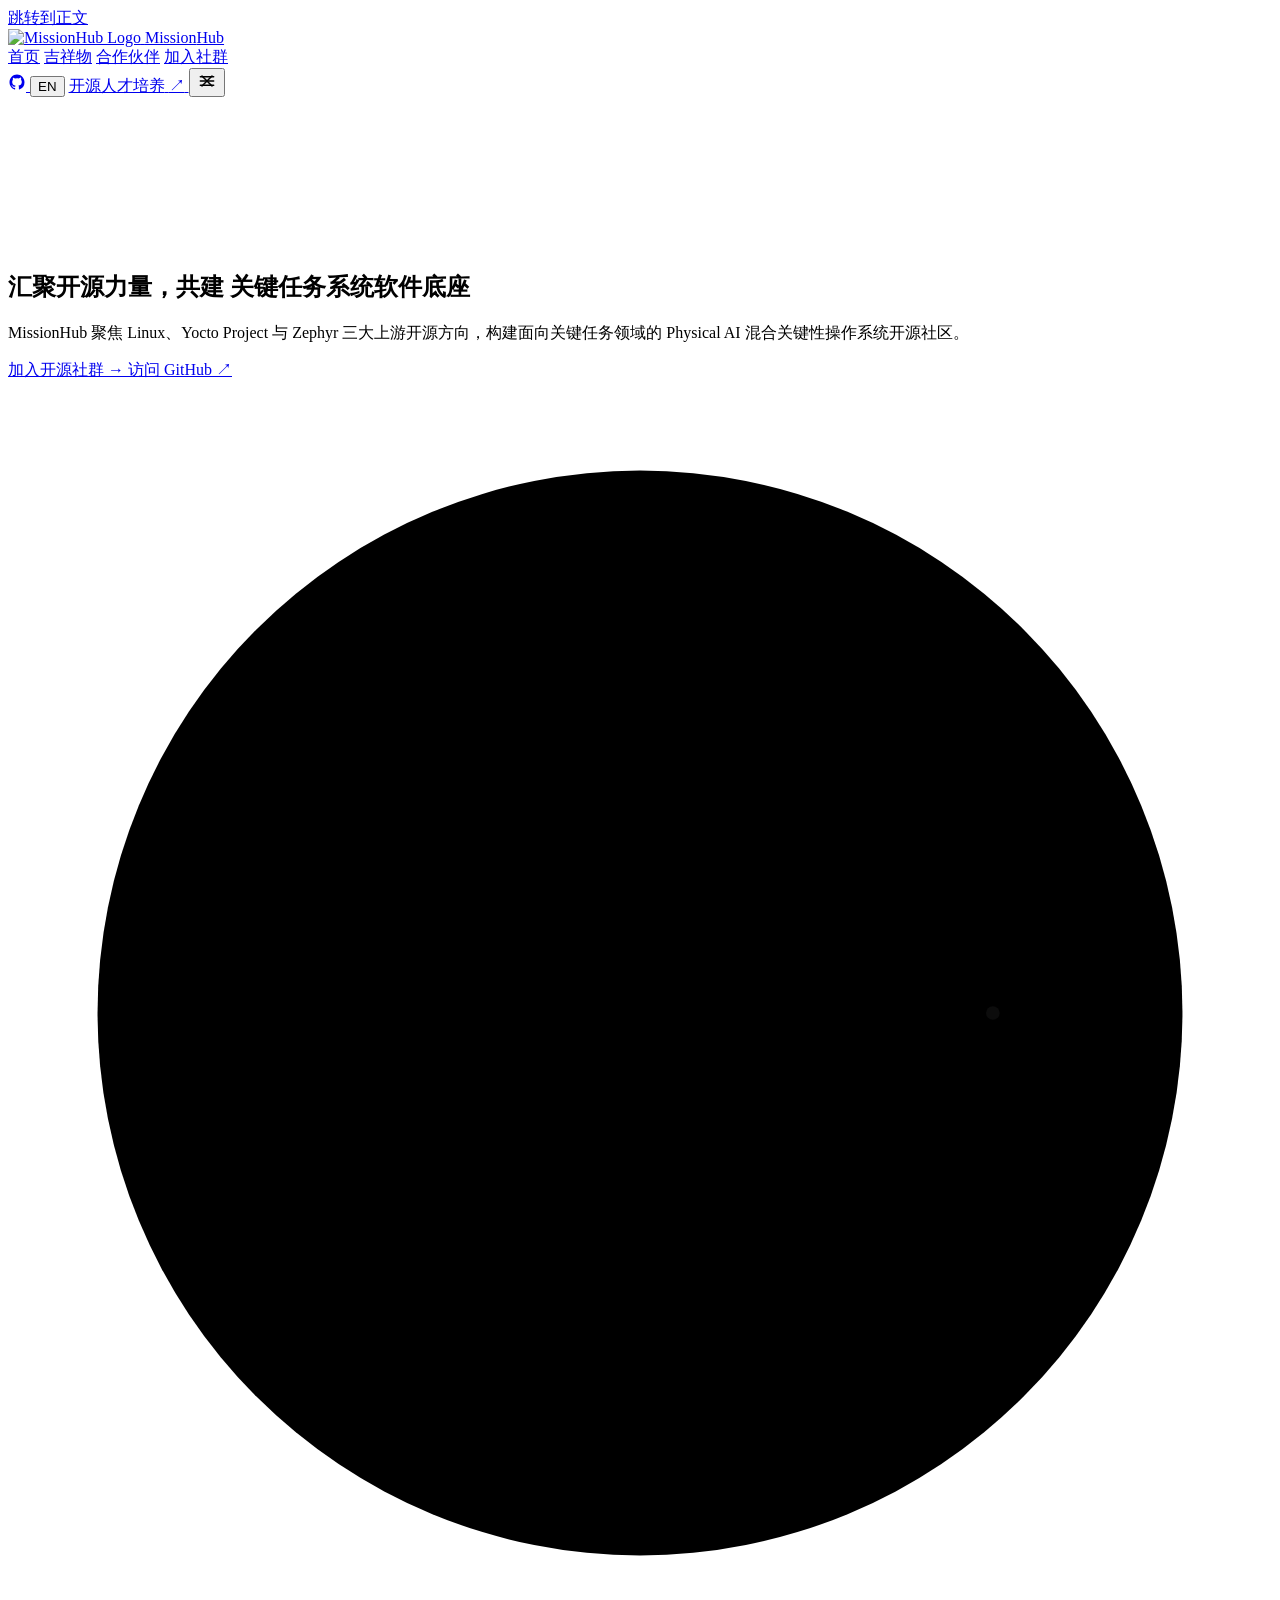
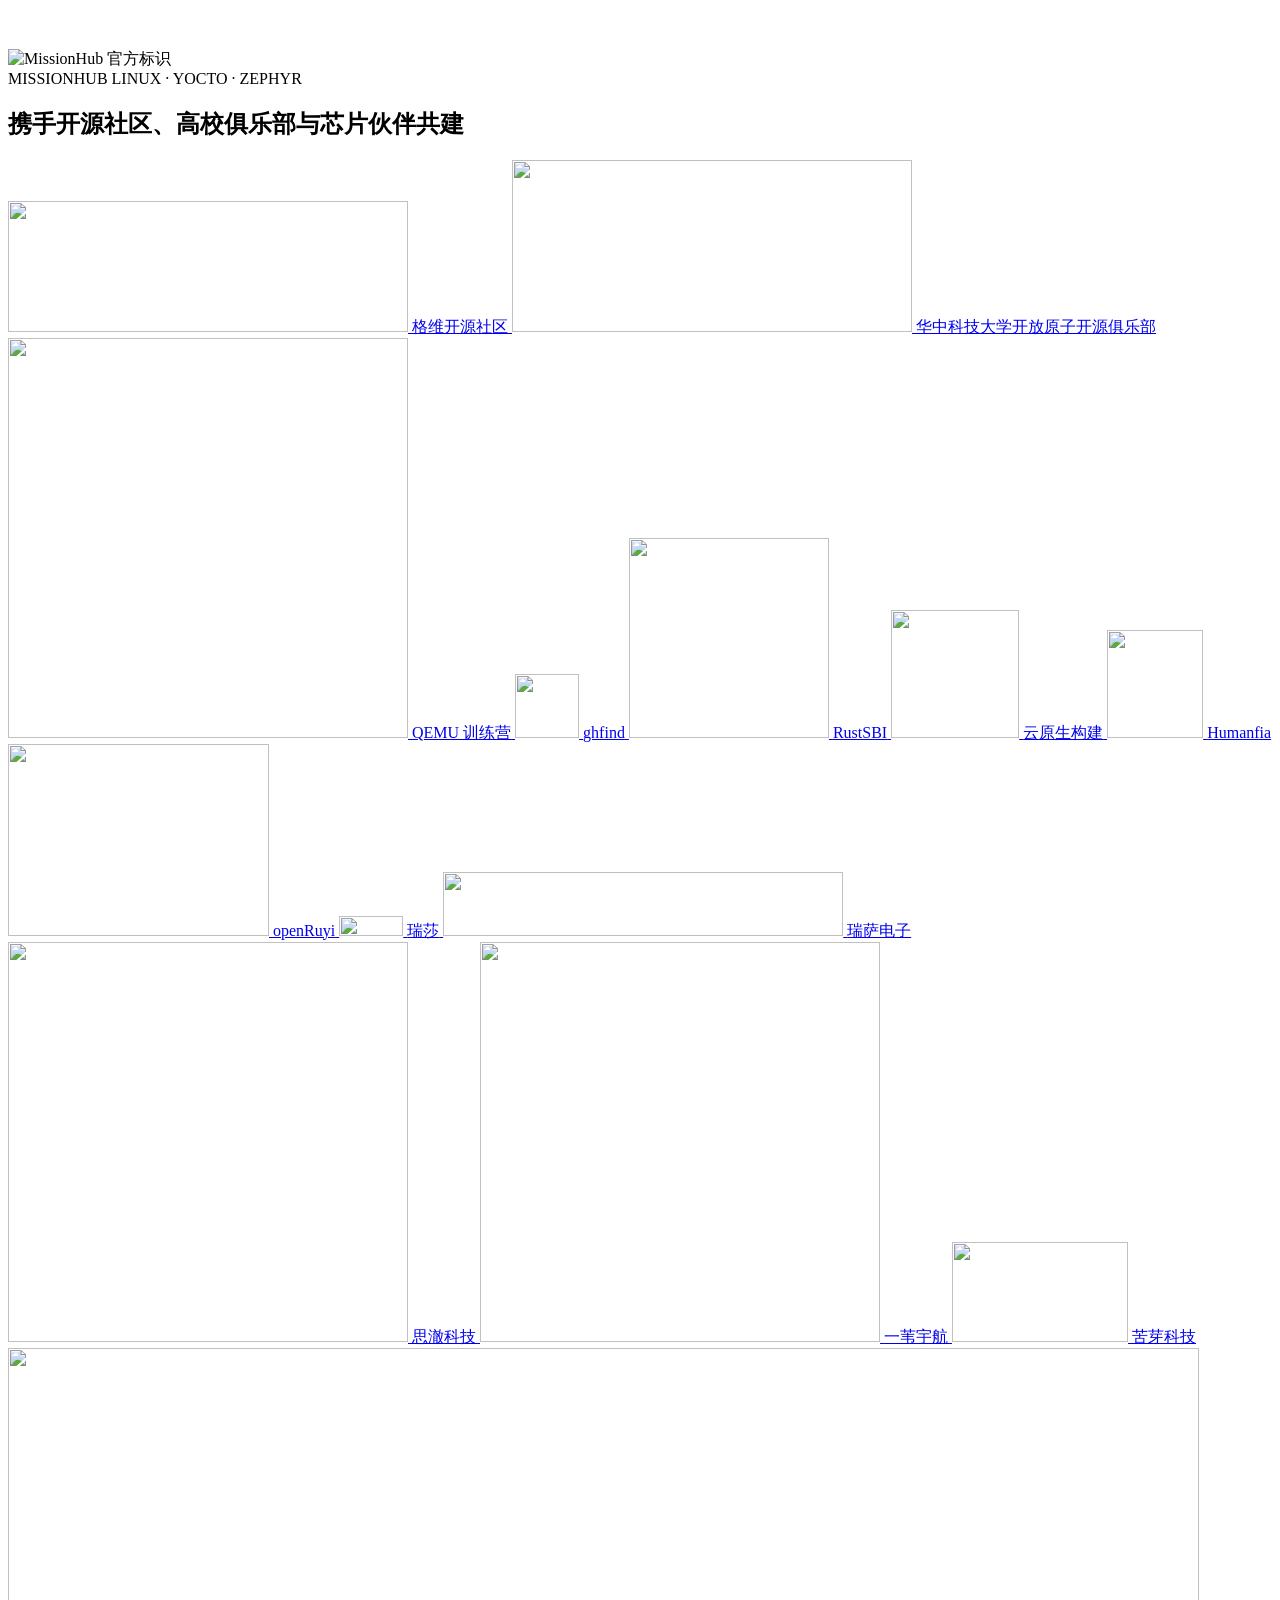
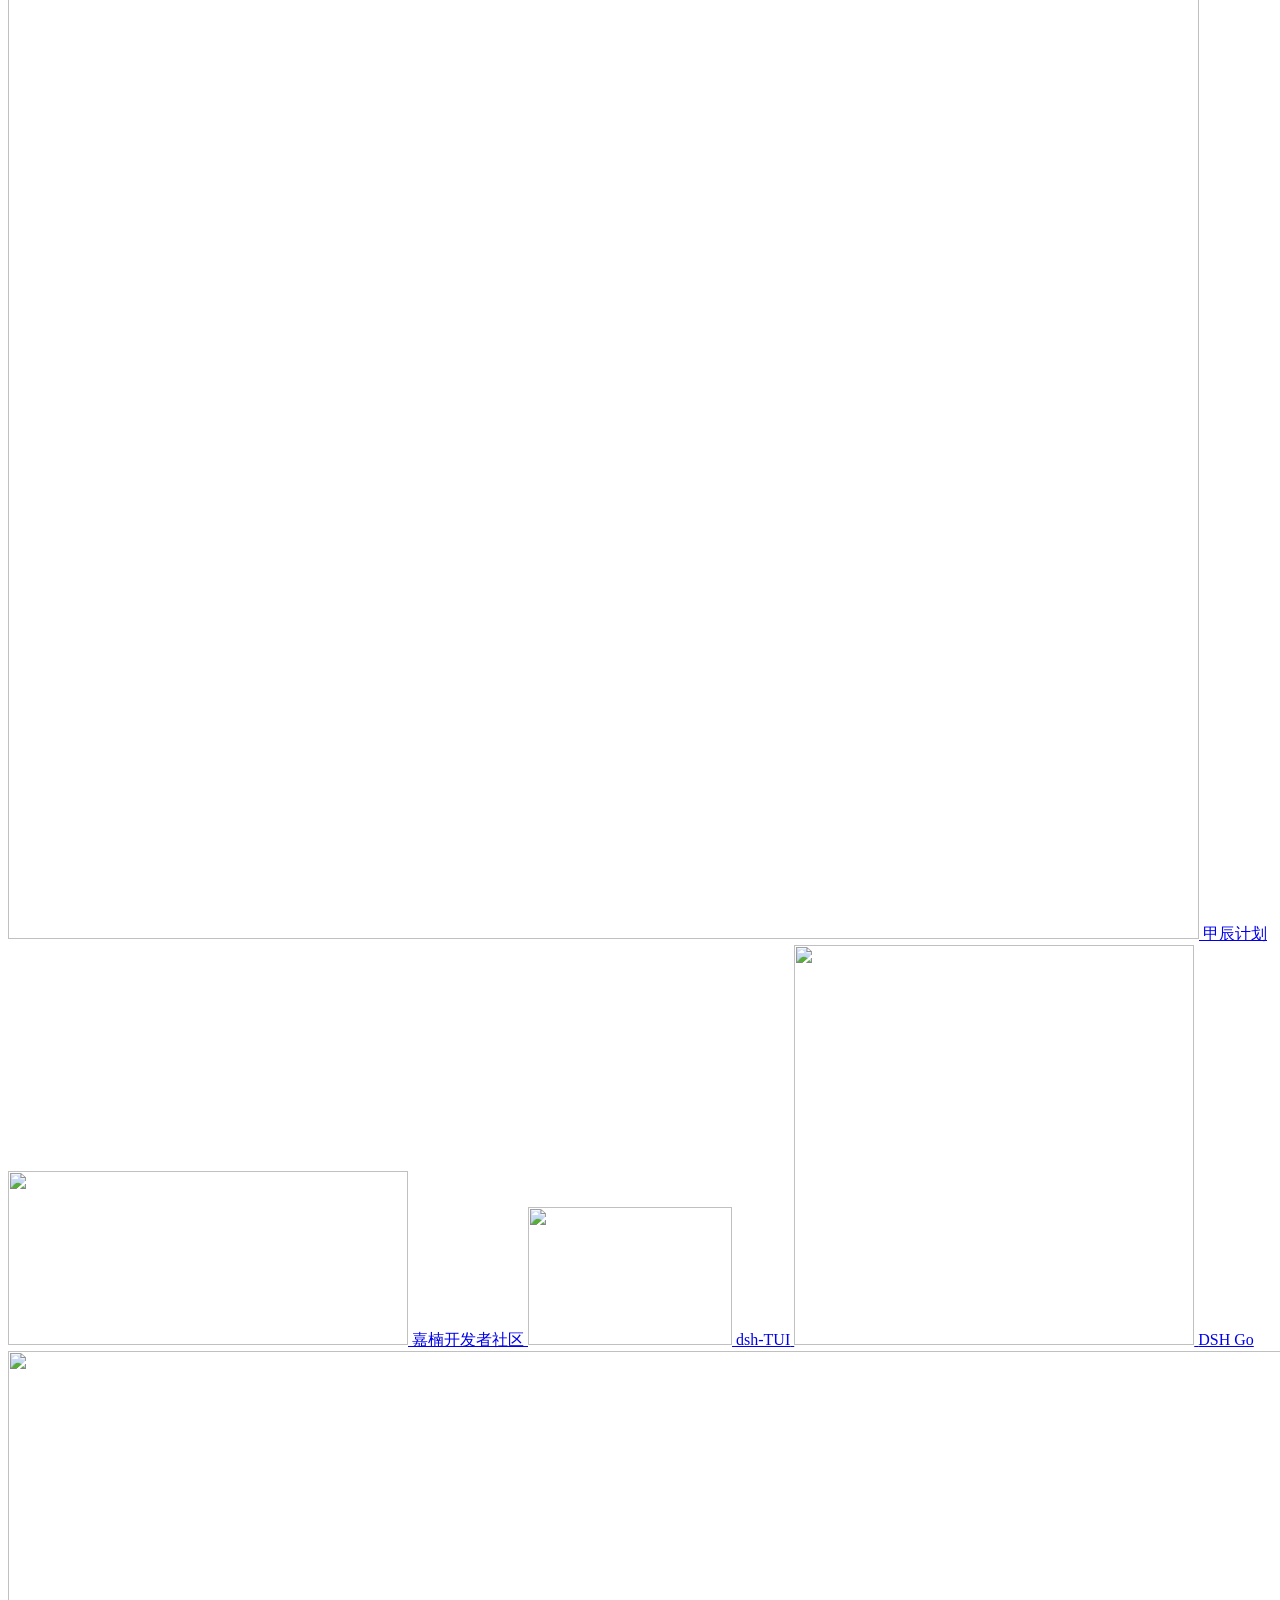
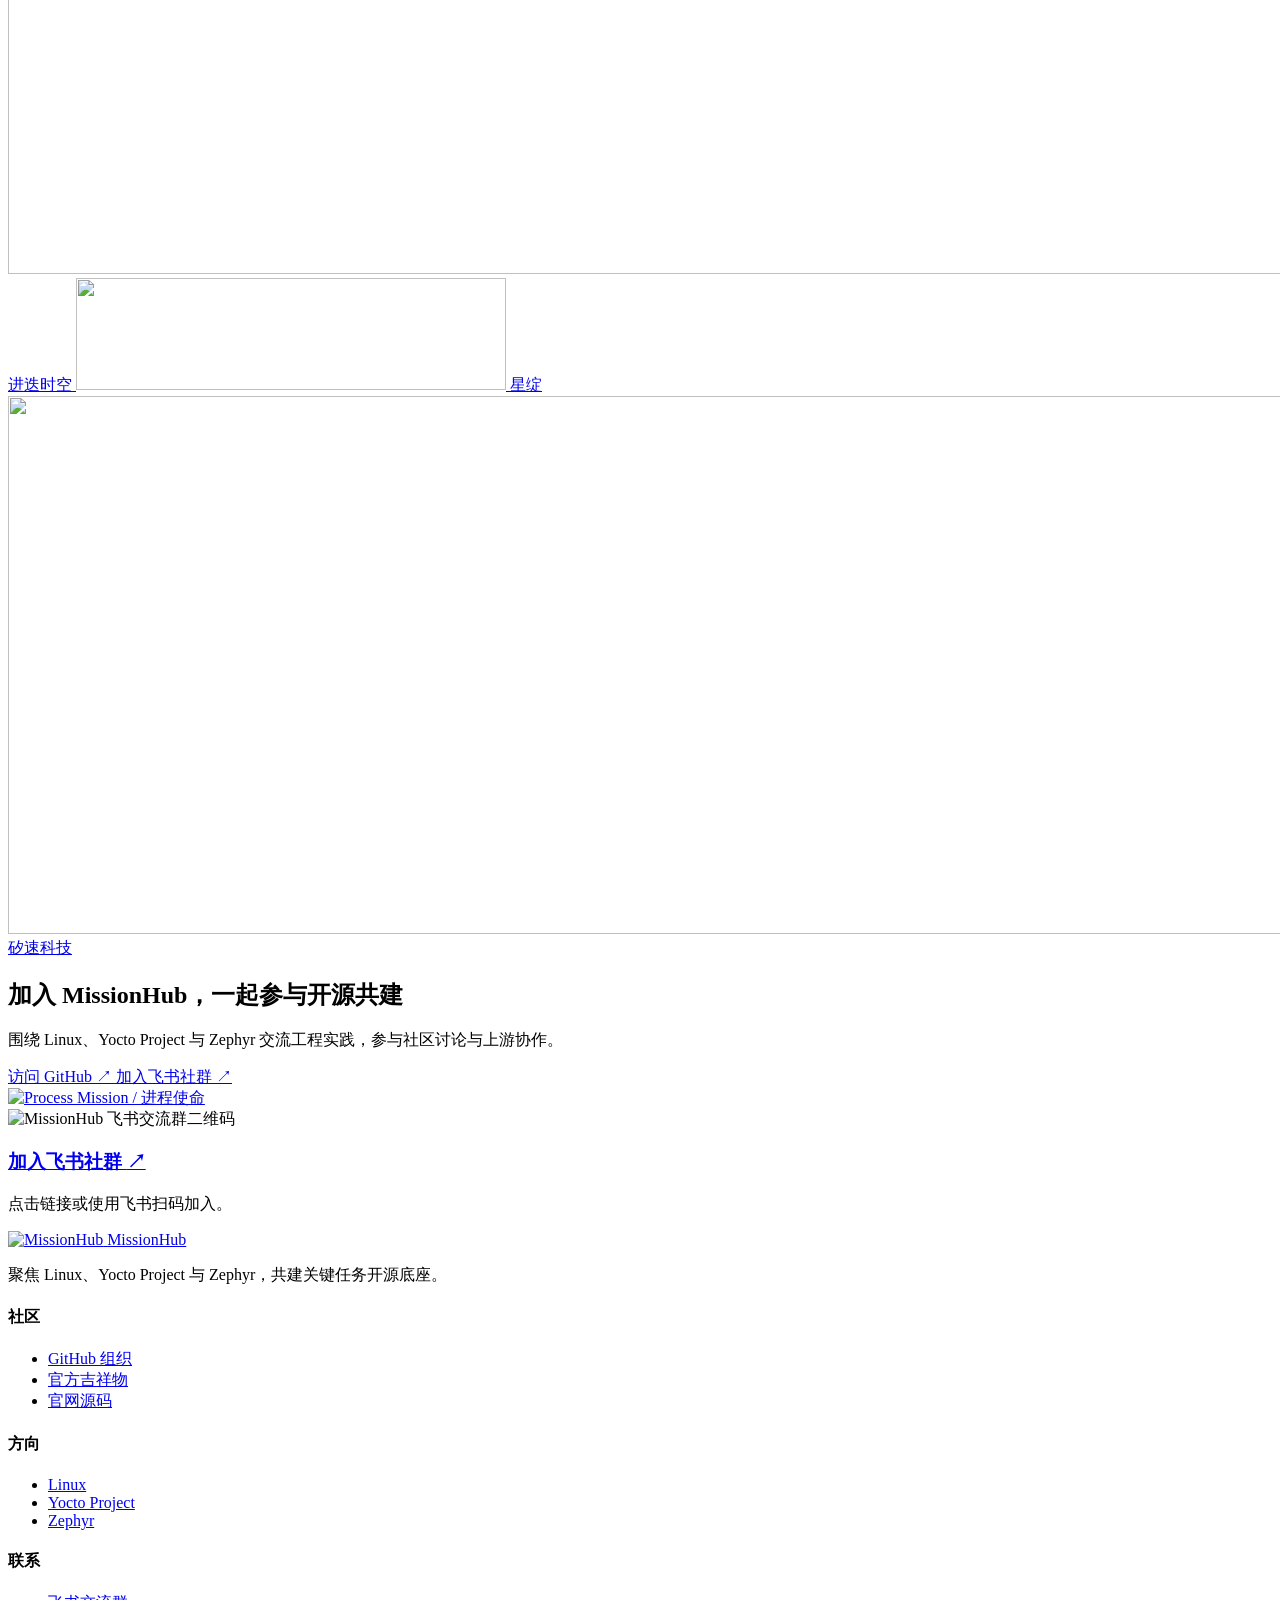
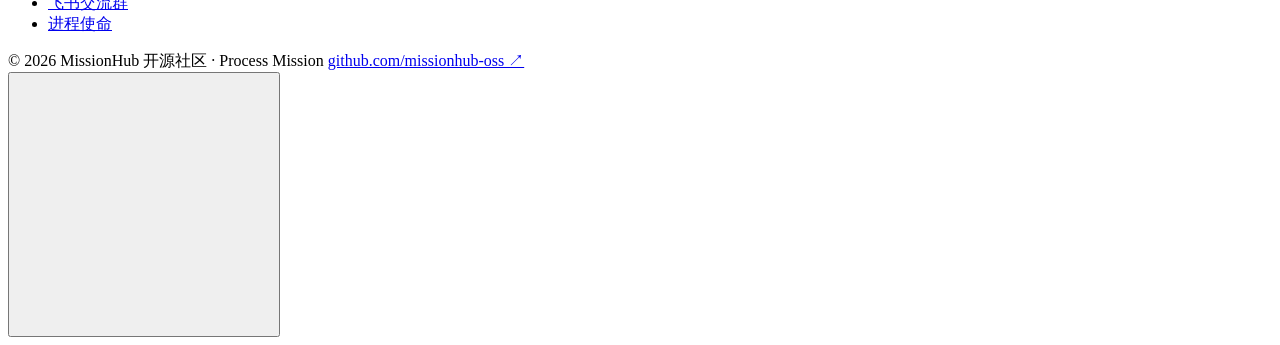
==== index.html @ 55589942 "pages: add MissionHub home page and dedicated mascot page Build the main portal page focused on Linu" ====
<!doctype html>
<html lang="zh-CN">
<head>
  <meta charset="utf-8">
  <meta name="viewport" content="width=device-width, initial-scale=1">
  <meta name="theme-color" content="#F6F6F4">
  <title>MissionHub 开源社区</title>
  <meta name="description" content="MissionHub 聚焦 Linux、Yocto Project 与 Zephyr 三大上游开源方向，构建面向关键任务领域的 Physical AI 混合关键性操作系统开源社区。">
  <meta property="og:title" content="MissionHub 开源社区">
  <meta property="og:description" content="MissionHub 聚焦 Linux、Yocto Project 与 Zephyr 三大上游开源方向，构建面向关键任务领域的 Physical AI 混合关键性操作系统开源社区。">
  <meta property="og:type" content="website">
  <meta property="og:image" content="./assets/missionhub-logo-web.png">
  <link rel="icon" href="./assets/favicon.png" type="image/png">
  <link rel="stylesheet" href="./styles/tokens.css">
  <link rel="stylesheet" href="./styles/main.css">
</head>
<body id="top" data-page="home">
  <a class="skip-link" href="#main" data-i18n="skip">跳转到正文</a>

  <header class="site-header">
    <div class="shell header-inner">
      <a class="brand" href="./" aria-label="MissionHub 开源社区首页" data-i18n-aria-label="nav.homeAria">
        <img class="brand-logo" src="./assets/missionhub-logo-web.png" width="44" height="44" alt="MissionHub Logo">
        <span class="brand-name">Mission<span>Hub</span></span>
      </a>

      <nav class="main-nav" id="main-nav" aria-label="主导航" data-i18n-aria-label="nav.aria">
        <a href="./" aria-current="page" data-i18n="nav.home">首页</a>
        <a href="./mascot/" data-i18n="nav.mascot">吉祥物</a>
        <a href="#partners" data-i18n="nav.partners">合作伙伴</a>
        <a href="#join" data-i18n="nav.join">加入社群</a>
      </nav>

      <div class="header-actions">
        <a class="icon-btn" href="https://github.com/missionhub-oss" target="_blank" rel="noopener noreferrer" aria-label="MissionHub GitHub">
          <svg width="18" height="18" viewBox="0 0 24 24" fill="currentColor" aria-hidden="true">
            <path d="M12 2C6.48 2 2 6.58 2 12.26c0 4.54 2.87 8.39 6.84 9.75.5.09.68-.22.68-.49 0-.24-.01-.88-.01-1.72-2.78.62-3.37-1.37-3.37-1.37-.45-1.18-1.11-1.49-1.11-1.49-.91-.64.07-.63.07-.63 1 .07 1.53 1.06 1.53 1.06.89 1.57 2.34 1.12 2.91.85.09-.66.35-1.12.63-1.38-2.22-.26-4.56-1.14-4.56-5.08 0-1.12.39-2.04 1.03-2.76-.1-.26-.45-1.3.1-2.71 0 0 .84-.28 2.75 1.05A9.35 9.35 0 0 1 12 6.84c.85 0 1.71.12 2.51.35 1.91-1.33 2.75-1.05 2.75-1.05.55 1.41.2 2.45.1 2.71.64.72 1.03 1.64 1.03 2.76 0 3.95-2.34 4.82-4.57 5.07.36.32.68.94.68 1.9 0 1.37-.01 2.48-.01 2.82 0 .27.18.59.69.49A10.27 10.27 0 0 0 22 12.26C22 6.58 17.52 2 12 2Z"/>
          </svg>
        </a>
        <button type="button" class="lang-toggle" id="lang-toggle" aria-label="Switch to English">EN</button>
        <a class="header-cta" href="https://missionhub-oss.github.io/mfcp/" target="_blank" rel="noopener noreferrer">
          <span data-i18n="nav.mfcp">开源人才培养</span>
          <span class="header-cta-arrow" aria-hidden="true">↗</span>
        </a>
        <button type="button" class="menu-toggle" id="menu-toggle" aria-expanded="false" aria-controls="main-nav" aria-label="打开导航菜单">
          <svg width="20" height="20" viewBox="0 0 24 24" fill="none" stroke="currentColor" stroke-width="1.8" stroke-linecap="round" aria-hidden="true">
            <path class="i-open" d="M4 7h16M4 12h16M4 17h16"/>
            <path class="i-close" d="M6 6l12 12M18 6L6 18" hidden/>
          </svg>
        </button>
      </div>
    </div>
  </header>

  <main id="main">
    <!-- Full-viewport Hero: Dot-sea wave canvas + kinetic MissionHub emblem stage -->
    <section class="hero" aria-labelledby="hero-title">
      <canvas class="hero-field" id="hero-field" aria-hidden="true"></canvas>

      <div class="shell hero-grid">
        <div class="hero-copy">
          <h1 id="hero-title">
            <span data-i18n="hero.title1">汇聚开源力量，共建</span>
            <span class="accent" data-i18n="hero.title2">关键任务系统软件底座</span>
          </h1>
          <p class="hero-lead" data-i18n="hero.lead">MissionHub 聚焦 Linux、Yocto Project 与 Zephyr 三大上游开源方向，构建面向关键任务领域的 Physical AI 混合关键性操作系统开源社区。</p>

          <div class="btn-row">
            <a class="btn btn-primary" href="#join">
              <span data-i18n="hero.ctaPrimary">加入开源社群</span>
              <span class="btn-arrow" aria-hidden="true">→</span>
            </a>
            <a class="btn btn-outline" href="https://github.com/missionhub-oss" target="_blank" rel="noopener noreferrer">
              <span data-i18n="hero.ctaSecondary">访问 GitHub</span>
              <span class="btn-arrow" aria-hidden="true">↗</span>
            </a>
          </div>
        </div>

        <div class="hub-stage" aria-hidden="true">
          <svg class="hub-dial" viewBox="0 0 480 480">
            <line class="hub-axis" x1="20" y1="240" x2="460" y2="240"/>
            <line class="hub-axis" x1="240" y1="20" x2="240" y2="460"/>
            <circle class="hub-ring-outer" cx="240" cy="240" r="206"/>
            <g class="hub-ring-orbit">
              <circle cx="240" cy="240" r="176" fill="none"/>
              <circle class="hub-orbit-dot" cx="240" cy="64" r="4.5"/>
            </g>
            <g class="hub-ring-inner">
              <circle cx="240" cy="240" r="134" fill="none" stroke-dasharray="14 10"/>
              <circle cx="374" cy="240" r="2.6" fill="#141414" opacity="0.6"/>
            </g>
            <path class="hub-tick" d="M240 26v12M240 442v12M26 240h12M442 240h12"/>
          </svg>

          <div class="hub-logo-wrap">
            <img src="./assets/missionhub-logo-web.png" width="640" height="640" alt="MissionHub 官方标识">
          </div>
        </div>
      </div>

      <div class="shell hero-foot" aria-hidden="true">
        <div class="hero-foot-inner">
          <span><i></i>MISSIONHUB</span>
          <span>LINUX · YOCTO · ZEPHYR</span>
        </div>
      </div>
    </section>

    <!-- Obsidian Dark Band — Ecosystem Partners -->
    <section class="section band-dark" id="partners" aria-labelledby="partners-title">
      <div class="shell">
        <div class="section-head-simple">
          <h2 class="section-title highlight-title one-line" id="partners-title"><span data-i18n="partners.title">携手开源社区、高校俱乐部与芯片伙伴共建</span></h2>
        </div>

        <div class="partner-grid reveal">
          <a class="partner-link partner-gevico" href="https://github.com/gevico" target="_blank" rel="noopener noreferrer">
            <span class="partner-logo"><img src="./assets/partners/gevico.png" alt="" width="400" height="131" loading="lazy"></span>
            <span class="partner-name" data-i18n="partners.gevico">格维开源社区</span>
          </a>
          <a class="partner-link partner-hust" href="https://hust.openatom.club/" target="_blank" rel="noopener noreferrer">
            <span class="partner-logo"><img src="./assets/partners/hust-openatom.png" alt="" width="400" height="172" loading="lazy"></span>
            <span class="partner-name" data-i18n="partners.hust">华中科技大学开放原子开源俱乐部</span>
          </a>
          <a class="partner-link partner-qemu-camp" href="https://qemu.gevico.online/" target="_blank" rel="noopener noreferrer">
            <span class="partner-logo"><img src="./assets/partners/qemu-camp.png" alt="" width="400" height="400" loading="lazy"></span>
            <span class="partner-name" data-i18n="partners.qemucamp">QEMU 训练营</span>
          </a>
          <a class="partner-link partner-ghfind" href="https://ghfind.com/" target="_blank" rel="noopener noreferrer">
            <span class="partner-logo"><img src="./assets/partners/ghfind-mark.svg" alt="" width="64" height="64" loading="lazy"></span>
            <span class="partner-name" data-i18n="partners.ghfind">ghfind</span>
          </a>
          <a class="partner-link partner-rustsbi" href="https://rustsbi.com/#/main" target="_blank" rel="noopener noreferrer">
            <span class="partner-logo"><img src="./assets/partners/rustsbi.png" alt="" width="200" height="200" loading="lazy"></span>
            <span class="partner-name" data-i18n="partners.rustsbi">RustSBI</span>
          </a>
          <a class="partner-link partner-cnb" href="https://cnb.cool/" target="_blank" rel="noopener noreferrer">
            <span class="partner-logo"><img src="./assets/partners/cnb.png" alt="" width="128" height="128" loading="lazy"></span>
            <span class="partner-name" data-i18n="partners.cnb">云原生构建</span>
          </a>
          <a class="partner-link partner-humanfia" href="https://humanfia.ai/" target="_blank" rel="noopener noreferrer">
            <span class="partner-logo"><img src="./assets/partners/humanfia.svg" alt="" width="96" height="108" loading="lazy"></span>
            <span class="partner-name" data-i18n="partners.humanfia">Humanfia</span>
          </a>
          <a class="partner-link partner-openruyi" href="https://www.openruyi.cn/" target="_blank" rel="noopener noreferrer">
            <span class="partner-logo"><img src="./assets/partners/openruyi.svg" alt="" width="261" height="192" loading="lazy"></span>
            <span class="partner-name" data-i18n="partners.openruyi">openRuyi</span>
          </a>
          <a class="partner-link partner-radxa" href="https://radxa.com/community/" target="_blank" rel="noopener noreferrer">
            <span class="partner-logo"><img src="./assets/partners/radxa.svg" alt="" width="64" height="20" loading="lazy"></span>
            <span class="partner-name" data-i18n="partners.radxa">瑞莎</span>
          </a>
          <a class="partner-link partner-renesas" href="https://www.renesas.com/" target="_blank" rel="noopener noreferrer">
            <span class="partner-logo"><img src="./assets/partners/renesas.png" alt="" width="400" height="64" loading="lazy"></span>
            <span class="partner-name" data-i18n="partners.renesas">瑞萨电子</span>
          </a>
          <a class="partner-link partner-sifli" href="https://www.sifli.com/zh-hans" target="_blank" rel="noopener noreferrer">
            <span class="partner-logo"><img src="./assets/partners/sifli.png" alt="" width="400" height="400" loading="lazy"></span>
            <span class="partner-name" data-i18n="partners.sifli">思澈科技</span>
          </a>
          <a class="partner-link partner-reedpilot" href="https://www.reedpilot.com/" target="_blank" rel="noopener noreferrer">
            <span class="partner-logo"><img src="./assets/partners/reedpilot.png" alt="" width="400" height="400" loading="lazy"></span>
            <span class="partner-name" data-i18n="partners.reedpilot">一苇宇航</span>
          </a>
          <a class="partner-link partner-kubuds" href="https://kubuds.io/" target="_blank" rel="noopener noreferrer">
            <span class="partner-logo"><img src="./assets/partners/kubuds.svg" alt="" width="176" height="100" loading="lazy"></span>
            <span class="partner-name" data-i18n="partners.kubuds">苦芽科技</span>
          </a>
          <a class="partner-link partner-jiachen" href="https://rv2036.org/" target="_blank" rel="noopener noreferrer">
            <span class="partner-logo"><img src="./assets/partners/jiachen.svg" alt="" width="1191" height="1191" loading="lazy"></span>
            <span class="partner-name" data-i18n="partners.jiachen">甲辰计划</span>
          </a>
          <a class="partner-link partner-canaan" href="https://www.kendryte.com/" target="_blank" rel="noopener noreferrer">
            <span class="partner-logo"><img src="./assets/partners/canaan.png" alt="" width="400" height="174" loading="lazy"></span>
            <span class="partner-name" data-i18n="partners.canaan">嘉楠开发者社区</span>
          </a>
          <a class="partner-link partner-dsh-tui" href="https://dshtui.com/" target="_blank" rel="noopener noreferrer">
            <span class="partner-logo"><img src="./assets/partners/dsh-tui.svg" alt="" width="204" height="138" loading="lazy"></span>
            <span class="partner-name" data-i18n="partners.dshtui">dsh-TUI</span>
          </a>
          <a class="partner-link partner-dsh-go" href="https://go.dshtui.com/" target="_blank" rel="noopener noreferrer">
            <span class="partner-logo"><img src="./assets/partners/dsh-go.png" alt="" width="400" height="400" loading="lazy"></span>
            <span class="partner-name" data-i18n="partners.dshgo">DSH Go</span>
          </a>
          <a class="partner-link partner-spacemit" href="https://www.spacemit.com/" target="_blank" rel="noopener noreferrer">
            <span class="partner-logo"><img src="./assets/partners/spacemit.svg" alt="" width="1920" height="523" loading="lazy"></span>
            <span class="partner-name" data-i18n="partners.spacemit">进迭时空</span>
          </a>
          <a class="partner-link partner-asterinas" href="https://asterinas.github.io/" target="_blank" rel="noopener noreferrer">
            <span class="partner-logo"><img src="./assets/partners/asterinas.svg" alt="" width="430" height="112" loading="lazy"></span>
            <span class="partner-name" data-i18n="partners.asterinas">星绽</span>
          </a>
          <a class="partner-link partner-sipeed" href="https://sipeed.com/" target="_blank" rel="noopener noreferrer">
            <span class="partner-logo"><img src="./assets/partners/sipeed.svg" alt="" width="3000" height="538" loading="lazy"></span>
            <span class="partner-name" data-i18n="partners.sipeed">矽速科技</span>
          </a>
        </div>
      </div>
    </section>

    <!-- Warm Paper Finale: Join MissionHub & Feishu Group -->
    <section class="section band-paper" id="join" aria-labelledby="join-title">
      <div class="shell join-grid">
        <div class="join-copy reveal">
          <h2 id="join-title" data-i18n="join.title">加入 MissionHub，一起参与开源共建</h2>
          <p data-i18n="join.body">围绕 Linux、Yocto Project 与 Zephyr 交流工程实践，参与社区讨论与上游协作。</p>

          <div class="btn-row">
            <a class="btn btn-primary" href="https://github.com/missionhub-oss" target="_blank" rel="noopener noreferrer">
              <span data-i18n="join.btnOrg">访问 GitHub</span>
              <span class="btn-arrow" aria-hidden="true">↗</span>
            </a>
            <a class="btn btn-outline" href="https://applink.feishu.cn/client/chat/chatter/add_by_link?link_token=527me045-a711-4288-adf2-c3d677f04e4f" target="_blank" rel="noopener noreferrer">
              <span data-i18n="join.btnFeishu">加入飞书社群</span>
              <span class="btn-arrow" aria-hidden="true">↗</span>
            </a>
          </div>

          <div class="initiator">
            <a href="https://dsthright.github.io/ProcessMission.webdemo.github.io/" target="_blank" rel="noopener noreferrer" aria-label="Process Mission">
              <img src="./assets/process-mission.png" alt="Process Mission / 进程使命" width="310" height="100" loading="lazy">
            </a>
          </div>
        </div>

        <aside class="community-card reveal">
          <img src="./assets/mfcp-feishu-group.png" alt="MissionHub 飞书交流群二维码" data-i18n-alt="join.qrAlt" width="204" height="204" loading="lazy">
          <h3>
            <a href="https://applink.feishu.cn/client/chat/chatter/add_by_link?link_token=527me045-a711-4288-adf2-c3d677f04e4f" target="_blank" rel="noopener noreferrer">
              <span data-i18n="join.cardTitle">加入飞书社群</span>
              <span aria-hidden="true">↗</span>
            </a>
          </h3>
          <p data-i18n="join.cardBody">点击链接或使用飞书扫码加入。</p>
        </aside>
      </div>
    </section>
  </main>

  <footer class="site-footer">
    <div class="shell">
      <div class="footer-top">
        <div>
          <a class="footer-brand" href="#top" aria-label="返回顶部">
            <img src="./assets/missionhub-logo-web.png" width="52" height="52" alt="MissionHub">
            <span class="footer-brand-name">MissionHub</span>
          </a>
          <p class="footer-tagline" data-i18n="footer.tagline">聚焦 Linux、Yocto Project 与 Zephyr，共建关键任务开源底座。</p>
        </div>

        <div class="footer-cols">
          <div class="footer-col">
            <h4 data-i18n="footer.col1">社区</h4>
            <ul>
              <li><a href="https://github.com/missionhub-oss" target="_blank" rel="noopener noreferrer" data-i18n="footer.org">GitHub 组织</a></li>
              <li><a href="./mascot/" data-i18n="footer.mascot">官方吉祥物</a></li>
              <li><a href="https://github.com/missionhub-oss/website" target="_blank" rel="noopener noreferrer" data-i18n="footer.website">官网源码</a></li>
            </ul>
          </div>
          <div class="footer-col">
            <h4 data-i18n="footer.col2">方向</h4>
            <ul>
              <li><a href="https://www.kernel.org/" target="_blank" rel="noopener noreferrer">Linux</a></li>
              <li><a href="https://www.yoctoproject.org/" target="_blank" rel="noopener noreferrer">Yocto Project</a></li>
              <li><a href="https://zephyrproject.org/" target="_blank" rel="noopener noreferrer">Zephyr</a></li>
            </ul>
          </div>
          <div class="footer-col">
            <h4 data-i18n="footer.col3">联系</h4>
            <ul>
              <li><a href="https://applink.feishu.cn/client/chat/chatter/add_by_link?link_token=527me045-a711-4288-adf2-c3d677f04e4f" target="_blank" rel="noopener noreferrer" data-i18n="footer.feishu">飞书交流群</a></li>
              <li><a href="https://dsthright.github.io/ProcessMission.webdemo.github.io/" target="_blank" rel="noopener noreferrer" data-i18n="footer.pm">进程使命</a></li>
            </ul>
          </div>
        </div>
      </div>

      <div class="footer-bottom">
        <span data-i18n="footer.copy">© 2026 MissionHub 开源社区 · Process Mission</span>
        <a href="https://github.com/missionhub-oss" target="_blank" rel="noopener noreferrer">github.com/missionhub-oss ↗</a>
      </div>
    </div>
  </footer>

  <!-- Interactive MissionHub-chan Desktop Pet -->
  <div class="mascot-pet" id="mascot-pet" aria-label="互动吉祥物 MissionHub 娘" data-i18n-aria-label="pet.aria">
    <div class="pet-shadow" aria-hidden="true"></div>
    <div class="pet-mover">
      <div class="pet-fx" aria-hidden="true"></div>
      <button type="button" class="pet-body" aria-label="与 MissionHub 娘互动" data-i18n-aria-label="pet.aria">
        <canvas class="pet-canvas" width="256" height="256" aria-hidden="true"></canvas>
      </button>
    </div>
  </div>

  <script type="module" src="./scripts/main.mjs"></script>
</body>
</html>
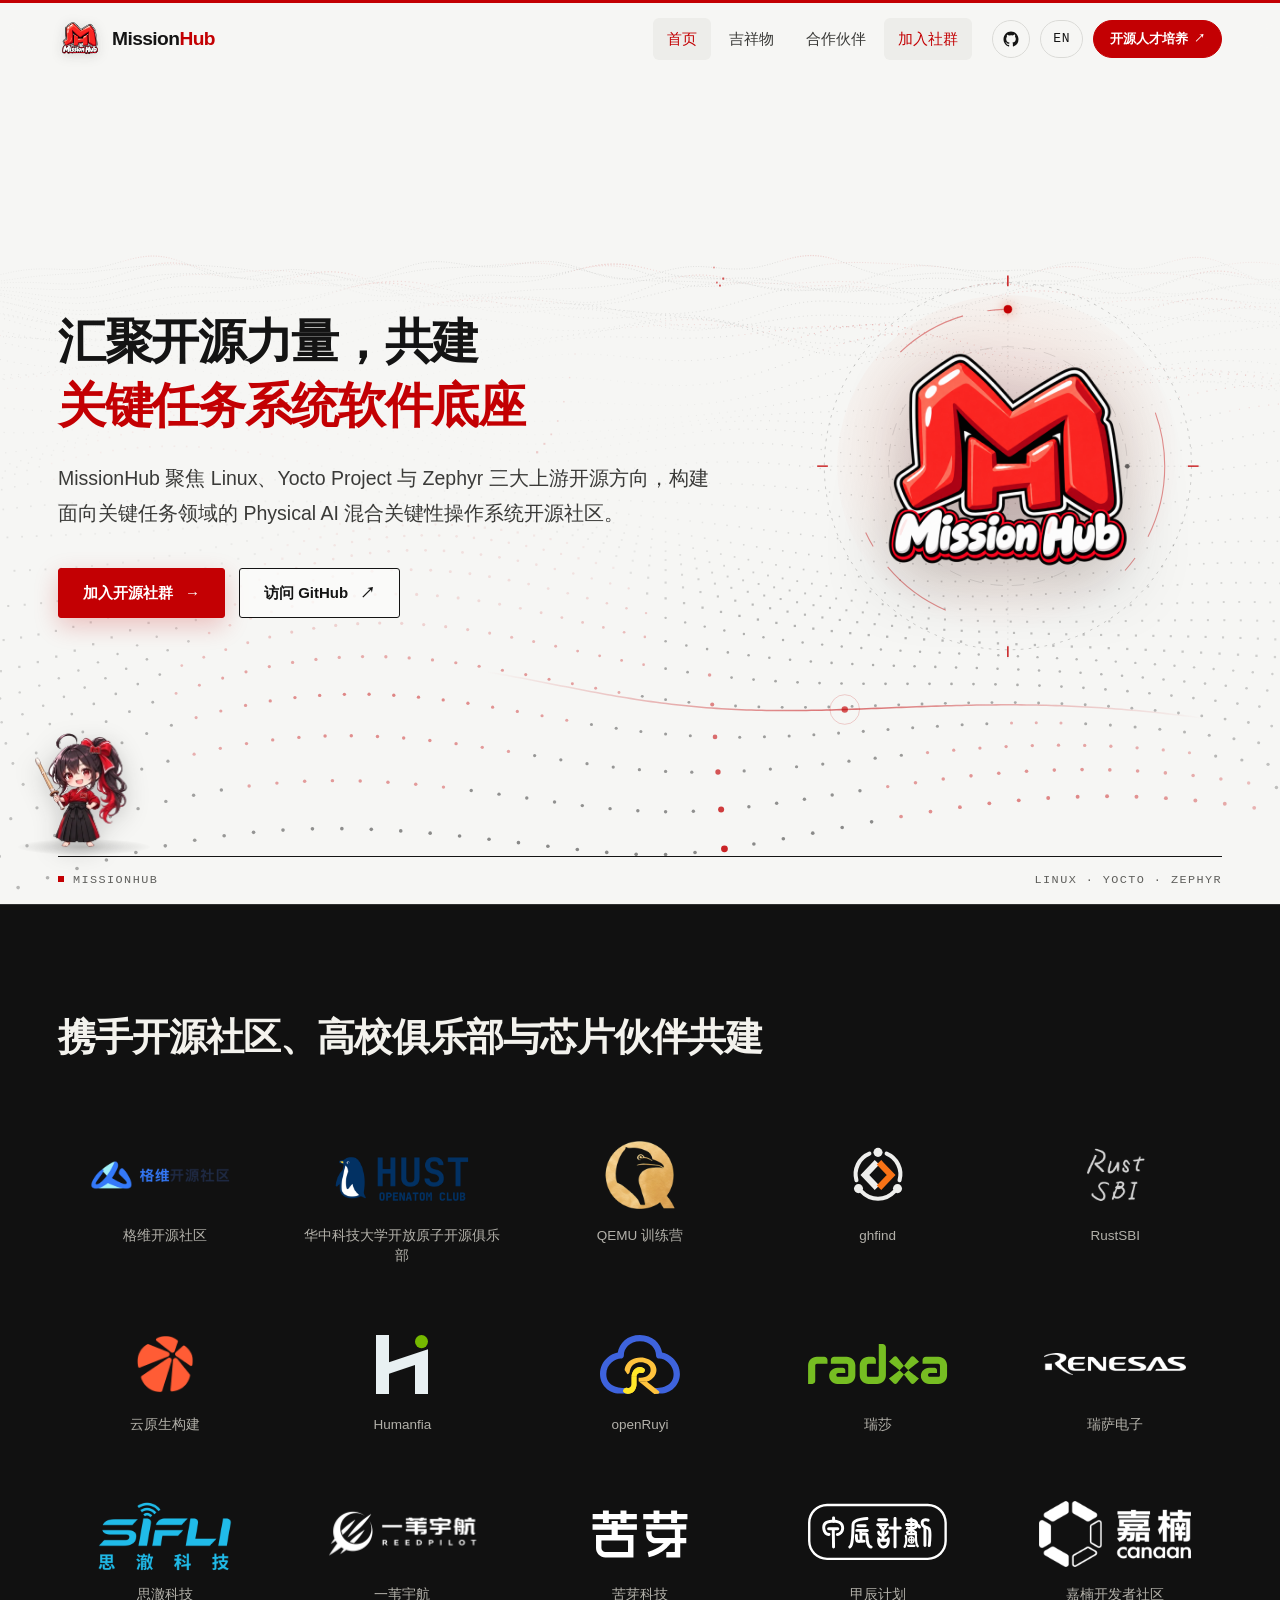
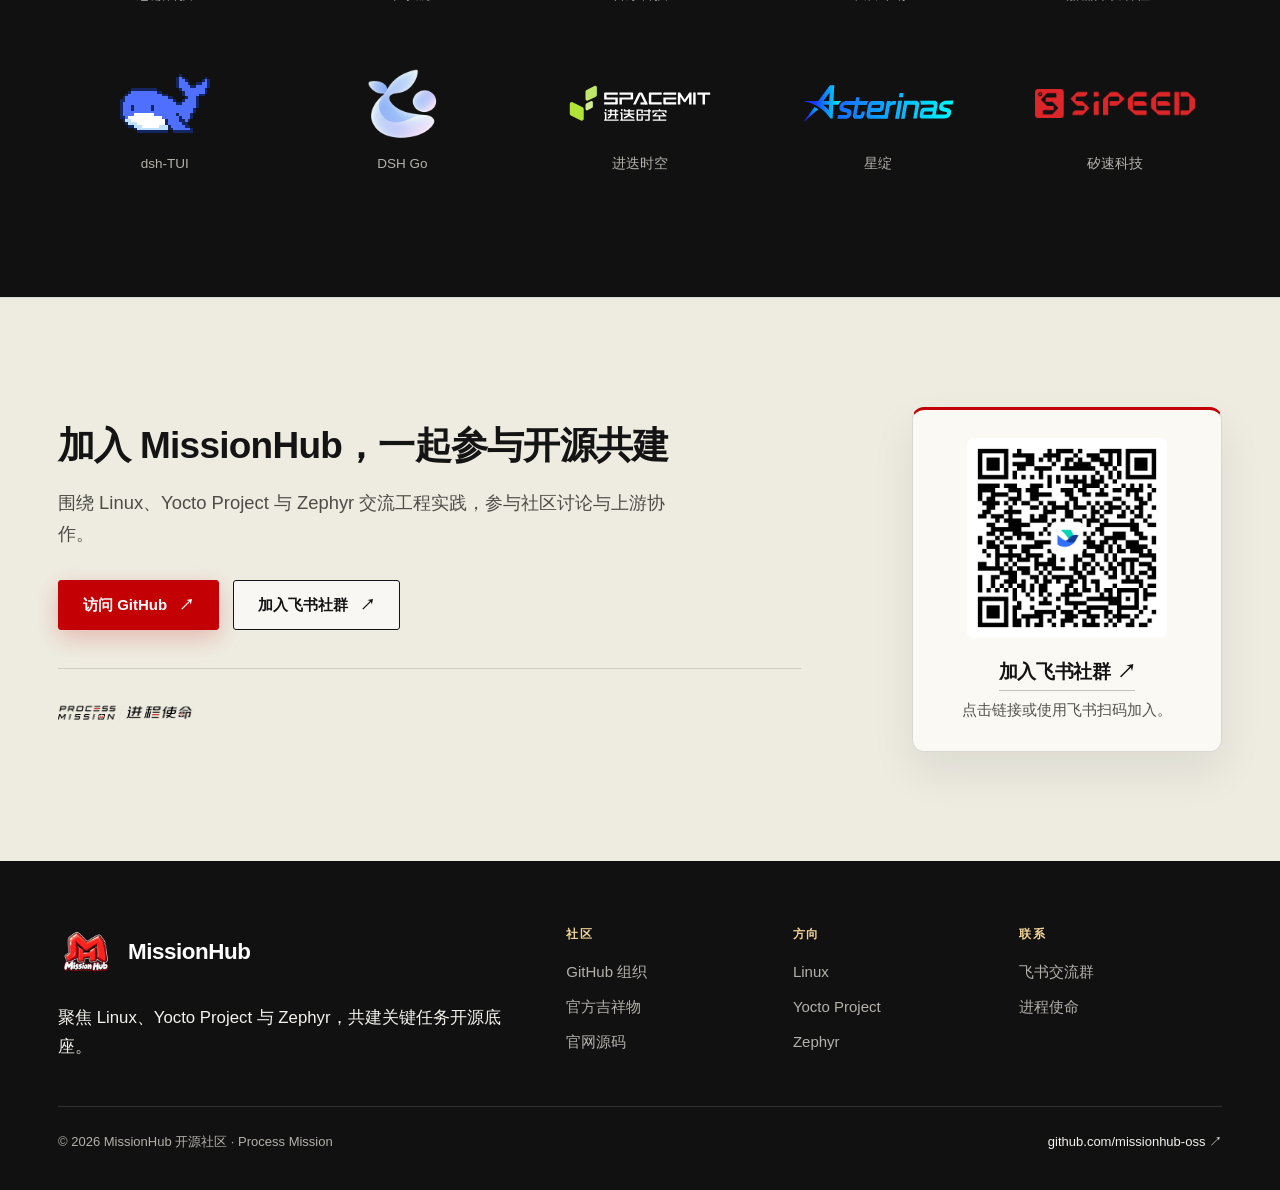
==== commit 37aaaa96: "assets: update and crop MissionHub Feishu group QR code Replace the community QR code with the cropp" ====
--- a/index.html
+++ b/index.html
@@ -211,7 +211,7 @@
               <span data-i18n="join.btnOrg">访问 GitHub</span>
               <span class="btn-arrow" aria-hidden="true">↗</span>
             </a>
-            <a class="btn btn-outline" href="https://applink.feishu.cn/client/chat/chatter/add_by_link?link_token=527me045-a711-4288-adf2-c3d677f04e4f" target="_blank" rel="noopener noreferrer">
+            <a class="btn btn-outline" href="https://applink.feishu.cn/client/chat/chatter/add_by_link?link_token=d5cqd95c-407b-4c87-8bb0-fd7293fa0193" target="_blank" rel="noopener noreferrer">
               <span data-i18n="join.btnFeishu">加入飞书社群</span>
               <span class="btn-arrow" aria-hidden="true">↗</span>
             </a>
@@ -227,7 +227,7 @@
         <aside class="community-card reveal">
           <img src="./assets/mfcp-feishu-group.png" alt="MissionHub 飞书交流群二维码" data-i18n-alt="join.qrAlt" width="204" height="204" loading="lazy">
           <h3>
-            <a href="https://applink.feishu.cn/client/chat/chatter/add_by_link?link_token=527me045-a711-4288-adf2-c3d677f04e4f" target="_blank" rel="noopener noreferrer">
+            <a href="https://applink.feishu.cn/client/chat/chatter/add_by_link?link_token=d5cqd95c-407b-4c87-8bb0-fd7293fa0193" target="_blank" rel="noopener noreferrer">
               <span data-i18n="join.cardTitle">加入飞书社群</span>
               <span aria-hidden="true">↗</span>
             </a>
@@ -269,7 +269,7 @@
           <div class="footer-col">
             <h4 data-i18n="footer.col3">联系</h4>
             <ul>
-              <li><a href="https://applink.feishu.cn/client/chat/chatter/add_by_link?link_token=527me045-a711-4288-adf2-c3d677f04e4f" target="_blank" rel="noopener noreferrer" data-i18n="footer.feishu">飞书交流群</a></li>
+              <li><a href="https://applink.feishu.cn/client/chat/chatter/add_by_link?link_token=d5cqd95c-407b-4c87-8bb0-fd7293fa0193" target="_blank" rel="noopener noreferrer" data-i18n="footer.feishu">飞书交流群</a></li>
               <li><a href="https://dsthright.github.io/ProcessMission.webdemo.github.io/" target="_blank" rel="noopener noreferrer" data-i18n="footer.pm">进程使命</a></li>
             </ul>
           </div>
--- a/styles/tokens.css
+++ b/styles/tokens.css
@@ -0,0 +1,74 @@
+/* SPDX-FileCopyrightText: Copyright (c) 2026 MissionHub Open Source Community */
+/* SPDX-License-Identifier: MIT */
+
+:root {
+  color-scheme: light;
+
+  /* Editorial light surfaces (Process Mission heritage) */
+  --c-bg: #F6F6F4;
+  --c-surface: #EDEDEA;
+  --c-panel: #FCFCFB;
+  --c-paper: #EEECE1;
+  --c-ink: #141414;
+  --c-ink-2: #3A3A38;
+  --c-muted: #5F5F5C;
+  --c-line: #DADAD6;
+
+  /* Forge obsidian surfaces (MFCP heritage) */
+  --c-dark: #111111;
+  --c-dark-2: #191918;
+  --c-dark-panel: #1C1B19;
+  --c-dark-ink: #F3F2ED;
+  --c-dark-muted: #B3B1AA;
+  --c-dark-line: rgba(255, 255, 255, 0.13);
+
+  /* Brand signal crimson + forge ember + guild brass */
+  --c-red: #C30003;
+  --c-red-deep: #B22600;
+  --c-ember: #E84C22;
+  --c-ember-soft: #FF6B52;
+  --c-brass: #D5A657;
+  --c-brass-soft: #F1D396;
+
+  /* Typography */
+  --f-display: "SF Pro Display", "Helvetica Neue", "PingFang SC", "HarmonyOS Sans SC", "MiSans", "Hiragino Sans GB", "Microsoft YaHei UI", "Microsoft YaHei", "Noto Sans SC", "Segoe UI", sans-serif;
+  --f-sans: -apple-system, BlinkMacSystemFont, "PingFang SC", "Hiragino Sans GB", "Microsoft YaHei", "Noto Sans SC", "Segoe UI", sans-serif;
+  --f-mono: ui-monospace, "SFMono-Regular", Menlo, Consolas, monospace;
+
+  /* Type scale */
+  --t-xs: 0.8125rem;
+  --t-sm: 0.9375rem;
+  --t-base: 1.03125rem;
+  --t-lg: 1.15rem;
+  --t-xl: clamp(1.3rem, 1.05rem + 0.8vw, 1.65rem);
+  --t-2xl: clamp(1.6rem, 1rem + 1.85vw, 2.625rem);
+  --t-hero: clamp(1.68rem, 0.95rem + 2.4vw, 3.35rem);
+
+  /* Spacing scale */
+  --s-1: 4px;
+  --s-2: 8px;
+  --s-3: 12px;
+  --s-4: 16px;
+  --s-5: 24px;
+  --s-6: 32px;
+  --s-7: 48px;
+  --s-8: 64px;
+  --s-9: 92px;
+  --s-10: 120px;
+
+  /* Layout */
+  --page-max: 1260px;
+  --gutter: clamp(18px, 2.4vw, 32px);
+  --page-pad: clamp(20px, 4.5vw, 48px);
+  --header-h: 72px;
+  --radius-sm: 3px;
+  --radius: 6px;
+  --radius-lg: 12px;
+
+  /* Motion */
+  --dur-fast: 180ms;
+  --dur-mid: 280ms;
+  --dur-reveal: 460ms;
+  --ease-out: cubic-bezier(0.2, 0.7, 0.2, 1);
+  --ease-sweep: cubic-bezier(0.22, 1, 0.36, 1);
+}
--- a/styles/main.css
+++ b/styles/main.css
@@ -0,0 +1,1194 @@
+/* SPDX-FileCopyrightText: Copyright (c) 2026 MissionHub Open Source Community */
+/* SPDX-License-Identifier: MIT */
+
+*, *::before, *::after { box-sizing: border-box; }
+html {
+  scroll-behavior: smooth;
+  scroll-padding-top: calc(var(--header-h) + 20px);
+  -webkit-text-size-adjust: 100%;
+}
+body {
+  margin: 0;
+  background: var(--c-bg);
+  color: var(--c-ink);
+  font-family: var(--f-sans);
+  font-size: var(--t-base);
+  line-height: 1.72;
+  -webkit-font-smoothing: antialiased;
+  text-rendering: optimizeLegibility;
+  overflow-x: clip;
+}
+img, svg { max-width: 100%; vertical-align: middle; }
+a { color: inherit; text-decoration: none; }
+button, input { font: inherit; color: inherit; }
+button { cursor: pointer; }
+h1, h2, h3, h4 {
+  font-family: var(--f-display);
+  font-weight: 600;
+  margin: 0;
+  letter-spacing: -0.02em;
+}
+p { margin: 0; }
+::selection { background: var(--c-red); color: #fff; }
+:focus-visible { outline: 2px solid var(--c-ember); outline-offset: 4px; border-radius: 2px; }
+[hidden] { display: none !important; }
+
+.sr-only {
+  position: absolute;
+  width: 1px;
+  height: 1px;
+  overflow: hidden;
+  clip: rect(0 0 0 0);
+  white-space: nowrap;
+  border: 0;
+}
+.skip-link {
+  position: fixed;
+  top: 10px;
+  left: 16px;
+  z-index: 120;
+  padding: 10px 18px;
+  background: var(--c-ink);
+  color: var(--c-dark-ink);
+  border-radius: var(--radius-sm);
+  transform: translateY(-200%);
+}
+.skip-link:focus { transform: none; }
+
+.shell {
+  width: 100%;
+  max-width: var(--page-max);
+  margin-inline: auto;
+  padding-inline: var(--page-pad);
+}
+
+/* ---------- Header (3px crimson bar + warm frosted glass) ---------- */
+.site-header {
+  position: sticky;
+  top: 0;
+  z-index: 60;
+  background: rgba(246, 246, 244, 0.88);
+  backdrop-filter: saturate(140%) blur(14px);
+  -webkit-backdrop-filter: saturate(140%) blur(14px);
+  border-top: 3px solid var(--c-red);
+  border-bottom: 1px solid transparent;
+  transition: border-color var(--dur-mid) var(--ease-out), background-color var(--dur-mid) var(--ease-out);
+}
+.site-header.is-scrolled {
+  border-bottom-color: var(--c-line);
+  background: rgba(246, 246, 244, 0.96);
+}
+.header-inner {
+  height: var(--header-h);
+  display: flex;
+  align-items: center;
+  gap: 20px;
+}
+.brand {
+  display: inline-flex;
+  align-items: center;
+  gap: 10px;
+  flex: none;
+  white-space: nowrap;
+}
+.brand-logo {
+  width: 44px;
+  height: 44px;
+  object-fit: contain;
+  display: block;
+  filter: drop-shadow(0 2px 6px rgba(20, 20, 20, 0.14));
+  transition: transform var(--dur-fast) var(--ease-out);
+}
+.brand:hover .brand-logo { transform: translateY(-1px) scale(1.03); }
+.brand-name {
+  font-family: var(--f-display);
+  font-size: 1.2rem;
+  font-weight: 700;
+  letter-spacing: -0.03em;
+  color: var(--c-ink);
+}
+.brand-name span { color: var(--c-red); }
+
+.main-nav {
+  margin-left: auto;
+  display: flex;
+  align-items: center;
+  gap: 4px;
+}
+.main-nav a {
+  padding: 8px 14px;
+  font-size: var(--t-sm);
+  font-weight: 500;
+  color: var(--c-ink-2);
+  border-radius: var(--radius);
+  transition: color var(--dur-fast) var(--ease-out), background-color var(--dur-fast) var(--ease-out);
+  white-space: nowrap;
+}
+.main-nav a:hover,
+.main-nav a[aria-current="true"],
+.main-nav a[aria-current="page"] {
+  color: var(--c-ink);
+  background: var(--c-surface);
+}
+.main-nav a[aria-current="true"],
+.main-nav a[aria-current="page"] { color: var(--c-red); }
+
+.header-actions {
+  display: flex;
+  align-items: center;
+  gap: 10px;
+  flex: none;
+}
+
+.lang-toggle,
+.icon-btn,
+.menu-toggle {
+  display: inline-flex;
+  align-items: center;
+  justify-content: center;
+  min-width: 38px;
+  height: 38px;
+  padding: 0 12px;
+  background: transparent;
+  border: 1px solid var(--c-line);
+  border-radius: 999px;
+  font-family: var(--f-mono);
+  font-size: var(--t-xs);
+  letter-spacing: 0.04em;
+  color: var(--c-ink);
+  transition: border-color var(--dur-fast) var(--ease-out), background-color var(--dur-fast) var(--ease-out), color var(--dur-fast) var(--ease-out);
+}
+.icon-btn { padding: 0; width: 38px; }
+.lang-toggle:hover,
+.icon-btn:hover,
+.menu-toggle:hover {
+  border-color: var(--c-ink);
+  background: var(--c-panel);
+}
+.header-cta {
+  display: inline-flex;
+  align-items: center;
+  justify-content: center;
+  gap: 6px;
+  height: 38px;
+  padding: 0 16px;
+  background: var(--c-red);
+  border: 1px solid var(--c-red);
+  border-radius: 999px;
+  font-size: var(--t-xs);
+  font-weight: 600;
+  color: #fff;
+  white-space: nowrap;
+  transition: background-color var(--dur-fast) var(--ease-out), border-color var(--dur-fast) var(--ease-out), transform var(--dur-fast) var(--ease-out), box-shadow var(--dur-fast) var(--ease-out);
+}
+.header-cta:hover {
+  background: var(--c-ember);
+  border-color: var(--c-ember);
+  transform: translateY(-1px);
+  box-shadow: 0 6px 16px rgba(195, 0, 3, 0.22);
+}
+.header-cta-arrow {
+  font-size: 0.85em;
+  line-height: 1;
+  transition: transform var(--dur-fast) var(--ease-out);
+}
+.header-cta:hover .header-cta-arrow { transform: translate(1.5px, -1.5px); }
+.menu-toggle { display: none; }
+
+/* ---------- Buttons & Links ---------- */
+.btn-row {
+  display: flex;
+  flex-wrap: wrap;
+  align-items: center;
+  gap: 14px;
+}
+.btn {
+  display: inline-flex;
+  align-items: center;
+  justify-content: center;
+  gap: 12px;
+  min-height: 50px;
+  padding: 0 24px;
+  font-size: var(--t-sm);
+  font-weight: 600;
+  border-radius: var(--radius-sm);
+  border: 1px solid transparent;
+  transition: background-color var(--dur-fast) var(--ease-out), border-color var(--dur-fast) var(--ease-out), color var(--dur-fast) var(--ease-out), transform var(--dur-fast) var(--ease-out), box-shadow var(--dur-fast) var(--ease-out);
+  white-space: nowrap;
+}
+.btn:hover { transform: translateY(-2px); }
+.btn-arrow { transition: transform var(--dur-fast) var(--ease-out); }
+.btn:hover .btn-arrow { transform: translate(2px, -2px); }
+.btn-primary {
+  background: var(--c-red);
+  border-color: var(--c-red);
+  color: #fff;
+  box-shadow: 0 8px 24px rgba(195, 0, 3, 0.22);
+}
+.btn-primary:hover {
+  background: var(--c-ember);
+  border-color: var(--c-ember);
+  box-shadow: 0 12px 28px rgba(232, 76, 34, 0.28);
+}
+.btn-ink {
+  background: var(--c-ink);
+  border-color: var(--c-ink);
+  color: var(--c-dark-ink);
+}
+.btn-ink:hover {
+  background: var(--c-red);
+  border-color: var(--c-red);
+  color: #fff;
+}
+.btn-outline {
+  background: rgba(252, 252, 251, 0.72);
+  border-color: var(--c-ink);
+  color: var(--c-ink);
+}
+.btn-outline:hover {
+  background: var(--c-ink);
+  color: var(--c-dark-ink);
+}
+
+.text-link {
+  display: inline-flex;
+  align-items: center;
+  gap: 8px;
+  font-size: var(--t-sm);
+  font-weight: 600;
+  padding-bottom: 3px;
+  border-bottom: 1px solid currentColor;
+  transition: color var(--dur-fast) var(--ease-out), border-color var(--dur-fast) var(--ease-out);
+}
+.text-link:hover { color: var(--c-red); border-color: var(--c-red); }
+.band-dark .text-link:hover { color: var(--c-ember); border-color: var(--c-ember); }
+
+/* ---------- Full-Viewport Hero ---------- */
+.hero {
+  position: relative;
+  overflow: clip;
+  background: var(--c-bg);
+  min-height: clamp(680px, calc(100svh - var(--header-h)), 980px);
+  display: flex;
+  flex-direction: column;
+  justify-content: space-between;
+}
+.hero-field {
+  position: absolute;
+  inset: 0;
+  width: 100%;
+  height: 100%;
+  z-index: 0;
+  pointer-events: none;
+  display: block;
+}
+.hero-grid {
+  position: relative;
+  z-index: 1;
+  flex: 1;
+  display: grid;
+  grid-template-columns: minmax(0, 1.32fr) minmax(0, 0.84fr);
+  gap: clamp(32px, 5vw, 64px);
+  align-items: center;
+  align-content: center;
+  padding-block: clamp(48px, 6vw, 88px);
+}
+.hero-copy { min-width: 0; }
+.hero h1 {
+  font-size: clamp(1.75rem, 1rem + 2.5vw, 3.6rem);
+  line-height: 1.18;
+  font-weight: 700;
+  letter-spacing: -0.028em;
+  color: var(--c-ink);
+  margin-bottom: 26px;
+  text-wrap: balance;
+}
+.hero h1 > span { display: block; }
+html[lang="zh-CN"] .hero h1 > span { white-space: nowrap; }
+html[lang="en"] .hero h1 {
+  font-size: clamp(1.8rem, 0.95rem + 2.4vw, 3.25rem);
+  line-height: 1.12;
+  letter-spacing: -0.032em;
+}
+.hero h1 .accent {
+  color: var(--c-red);
+  margin-top: 8px;
+}
+.hero-lead {
+  font-size: clamp(1.06rem, 0.95rem + 0.35vw, 1.22rem);
+  line-height: 1.78;
+  color: var(--c-ink-2);
+  max-width: 34em;
+  margin-bottom: 38px;
+  text-wrap: pretty;
+}
+
+/* Kinetic Orbital Emblem Stage */
+.hub-stage {
+  position: relative;
+  height: clamp(380px, 38vw, 520px);
+  display: grid;
+  place-items: center;
+  isolation: isolate;
+  transform: perspective(1000px) rotateX(var(--tilt-x, 0deg)) rotateY(var(--tilt-y, 0deg));
+  transition: transform 420ms var(--ease-out);
+  will-change: transform;
+}
+.hub-stage::before {
+  content: "";
+  position: absolute;
+  width: 80%;
+  aspect-ratio: 1;
+  border-radius: 50%;
+  background: radial-gradient(circle at 48% 46%, rgba(195, 0, 3, 0.16), rgba(232, 76, 34, 0.06) 48%, transparent 72%);
+  animation: hub-glow 6s ease-in-out infinite;
+  z-index: -1;
+}
+.hub-dial {
+  position: absolute;
+  inset: 0;
+  width: 100%;
+  height: 100%;
+  pointer-events: none;
+}
+.hub-ring-outer {
+  fill: none;
+  stroke: rgba(20, 20, 20, 0.22);
+  stroke-width: 1;
+  stroke-dasharray: 3 6;
+}
+.hub-ring-orbit {
+  fill: none;
+  stroke: rgba(195, 0, 3, 0.42);
+  stroke-width: 1.25;
+  stroke-dasharray: 82 28 18 220;
+  transform-origin: 240px 240px;
+  animation: orbit-spin 26s linear infinite;
+}
+.hub-ring-inner {
+  fill: none;
+  stroke: rgba(20, 20, 20, 0.12);
+  stroke-width: 1;
+  transform-origin: 240px 240px;
+  animation: orbit-spin 20s linear infinite reverse;
+}
+.hub-axis {
+  stroke: rgba(20, 20, 20, 0.12);
+  stroke-width: 0.8;
+  stroke-dasharray: 2 5;
+}
+.hub-tick {
+  stroke: var(--c-red);
+  stroke-width: 1.5;
+}
+.hub-orbit-dot {
+  fill: var(--c-red);
+  filter: drop-shadow(0 0 6px rgba(232, 76, 34, 0.65));
+}
+.hub-logo-wrap {
+  position: relative;
+  z-index: 2;
+  width: min(315px, 68%);
+  animation: logo-float 6.8s ease-in-out infinite;
+}
+.hub-logo-wrap img {
+  display: block;
+  width: 100%;
+  height: auto;
+  filter: drop-shadow(0 20px 32px rgba(20, 20, 20, 0.22));
+}
+.hub-stage.motion-paused,
+.hub-stage.motion-paused::before,
+.hub-stage.motion-paused * { animation-play-state: paused !important; }
+
+@keyframes orbit-spin { from { transform: rotate(0deg); } to { transform: rotate(360deg); } }
+@keyframes logo-float {
+  0%, 100% { transform: translate3d(0, 4px, 0); }
+  50% { transform: translate3d(0, -8px, 0); }
+}
+@keyframes hub-glow {
+  0%, 100% { opacity: 0.72; transform: scale(0.95); }
+  50% { opacity: 1; transform: scale(1.04); }
+}
+
+/* Telemetry footer bar */
+.hero-foot { position: relative; z-index: 1; }
+.hero-foot-inner {
+  display: flex;
+  align-items: center;
+  justify-content: space-between;
+  gap: 20px;
+  min-height: 48px;
+  border-top: 1px solid var(--c-ink);
+  font-family: var(--f-mono);
+  font-size: 0.74rem;
+  letter-spacing: 0.12em;
+  color: var(--c-muted);
+  white-space: nowrap;
+}
+.hero-foot-inner i {
+  display: inline-block;
+  width: 6px;
+  height: 6px;
+  margin-right: 9px;
+  background: var(--c-red);
+  vertical-align: 1px;
+}
+
+/* ---------- Section Scaffolding & Highlight Sweep ---------- */
+.section {
+  padding-block: clamp(68px, 8.5vw, 114px);
+  border-top: 1px solid var(--c-line);
+}
+.band-dark {
+  background: var(--c-dark);
+  color: var(--c-dark-ink);
+  border-top-color: var(--c-dark-line);
+}
+.band-stone {
+  background: var(--c-surface);
+  color: var(--c-ink);
+}
+.band-paper {
+  background: var(--c-paper);
+  color: var(--c-ink);
+}
+
+.section-head-simple {
+  margin-bottom: clamp(40px, 5vw, 56px);
+}
+.section-title {
+  font-size: var(--t-2xl);
+  line-height: 1.22;
+  letter-spacing: -0.025em;
+  font-weight: 650;
+  text-wrap: balance;
+}
+@media (min-width: 961px) {
+  html[lang="zh-CN"] .section-title.one-line {
+    white-space: nowrap;
+    font-size: clamp(1.65rem, 0.95rem + 1.75vw, 2.75rem);
+  }
+}
+
+.highlight-title > span {
+  position: relative;
+  display: inline-block;
+  isolation: isolate;
+  padding: 0.04em 0.14em 0.08em;
+  margin-inline: -0.14em;
+  transition: color 360ms var(--ease-sweep);
+}
+.highlight-title > span::before {
+  content: "";
+  position: absolute;
+  inset: 0;
+  z-index: -1;
+  background: var(--c-red);
+  transform: scaleX(0);
+  transform-origin: left center;
+  transition: transform 420ms var(--ease-sweep);
+}
+.section:hover .highlight-title > span,
+.section:focus-within .highlight-title > span {
+  color: #fff;
+}
+.section:hover .highlight-title > span::before,
+.section:focus-within .highlight-title > span::before {
+  transform: scaleX(1);
+}
+.band-dark .highlight-title > span::before { background: var(--c-red-deep); }
+
+/* ---------- Dedicated Mascot Page (/mascot/) ---------- */
+.mascot-hero {
+  background: var(--c-bg);
+  padding-block: clamp(48px, 6.5vw, 88px);
+}
+.mascot-hero-grid {
+  display: grid;
+  grid-template-columns: minmax(0, 1.15fr) minmax(0, 0.85fr);
+  gap: clamp(32px, 5vw, 64px);
+  align-items: center;
+}
+.mascot-hero h1 {
+  font-size: clamp(2rem, 1.2rem + 2.8vw, 3.4rem);
+  line-height: 1.16;
+  font-weight: 700;
+  letter-spacing: -0.028em;
+  color: var(--c-ink);
+}
+.mascot-hero h1 .accent {
+  display: block;
+  color: var(--c-red);
+  margin-top: 4px;
+}
+.mascot-lead {
+  font-size: var(--t-lg);
+  line-height: 1.74;
+  color: var(--c-ink);
+}
+.mascot-copy {
+  display: grid;
+  gap: 20px;
+}
+.mascot-copy p {
+  color: var(--c-ink-2);
+  line-height: 1.78;
+}
+.mascot-ref-card {
+  margin: 0;
+  padding: 16px;
+  background: #fff;
+  border: 1px solid var(--c-line);
+  border-top: 3px solid var(--c-red);
+  border-radius: var(--radius-lg);
+  box-shadow: 0 22px 48px rgba(20, 20, 20, 0.08);
+}
+.mascot-ref-card img {
+  display: block;
+  width: 100%;
+  height: auto;
+  border-radius: var(--radius);
+}
+.palette-row {
+  display: flex;
+  flex-wrap: wrap;
+  gap: 8px;
+}
+.swatch {
+  display: inline-flex;
+  align-items: center;
+  gap: 7px;
+  padding: 5px 10px;
+  border-radius: 999px;
+  background: var(--c-panel);
+  border: 1px solid var(--c-line);
+  font-family: var(--f-mono);
+  font-size: 11.5px;
+  color: var(--c-ink-2);
+}
+.swatch i {
+  width: 11px;
+  height: 11px;
+  border-radius: 50%;
+  background: var(--sw);
+  border: 1px solid rgba(0, 0, 0, 0.14);
+}
+
+.gallery-subhead {
+  display: flex;
+  align-items: center;
+  gap: 10px;
+  font-family: var(--f-mono);
+  font-size: var(--t-xs);
+  font-weight: 600;
+  letter-spacing: 0.12em;
+  text-transform: uppercase;
+  color: var(--c-muted);
+  margin-bottom: 18px;
+}
+.gallery-subhead::before {
+  content: "";
+  width: 20px;
+  height: 2px;
+  background: var(--c-red);
+}
+.sticker-anim-grid {
+  display: grid;
+  grid-template-columns: repeat(3, minmax(0, 1fr));
+  gap: 18px;
+  margin-bottom: 44px;
+}
+.sticker-anim-card {
+  padding: 20px 18px 18px;
+  background: radial-gradient(circle at 50% 40%, rgba(224, 8, 24, 0.06), transparent 68%), var(--c-panel);
+  border-color: rgba(195, 0, 3, 0.2);
+}
+.sticker-anim-card img {
+  max-width: 200px;
+}
+
+.gallery-toolbar {
+  display: flex;
+  flex-wrap: wrap;
+  align-items: center;
+  justify-content: space-between;
+  gap: 14px 24px;
+  margin-bottom: 20px;
+}
+.gallery-toolbar .gallery-subhead { margin-bottom: 0; }
+.filter-bar {
+  display: flex;
+  flex-wrap: wrap;
+  gap: 8px;
+}
+.filter-btn {
+  padding: 7px 14px;
+  border-radius: 999px;
+  border: 1px solid var(--c-line);
+  background: var(--c-panel);
+  font-size: var(--t-xs);
+  font-weight: 600;
+  color: var(--c-ink-2);
+  transition: border-color var(--dur-fast) var(--ease-out), background-color var(--dur-fast) var(--ease-out), color var(--dur-fast) var(--ease-out);
+}
+.filter-btn:hover {
+  border-color: var(--c-ink);
+  color: var(--c-ink);
+}
+.filter-btn.is-active {
+  background: var(--c-red);
+  border-color: var(--c-red);
+  color: #fff;
+}
+
+.sticker-static-grid {
+  display: grid;
+  grid-template-columns: repeat(4, minmax(0, 1fr));
+  gap: 16px;
+}
+.sticker-card {
+  display: flex;
+  flex-direction: column;
+  align-items: center;
+  gap: 8px;
+  padding: 14px;
+  background: var(--c-panel);
+  border: 1px solid var(--c-line);
+  border-radius: var(--radius-lg);
+  text-align: center;
+  transition: transform var(--dur-fast) var(--ease-out), border-color var(--dur-fast) var(--ease-out), box-shadow var(--dur-fast) var(--ease-out);
+}
+.sticker-card:hover {
+  transform: translateY(-4px);
+  border-color: var(--c-red);
+  box-shadow: 0 14px 28px rgba(20, 20, 20, 0.1);
+}
+.sticker-card img {
+  width: 100%;
+  height: auto;
+  aspect-ratio: 1;
+  object-fit: contain;
+  border-radius: var(--radius);
+}
+.sticker-card span {
+  font-size: 13px;
+  font-weight: 600;
+  color: var(--c-ink);
+}
+.sticker-card small {
+  font-family: var(--f-mono);
+  font-size: 11px;
+  color: var(--c-muted);
+}
+
+.guide-grid {
+  display: grid;
+  grid-template-columns: repeat(3, minmax(0, 1fr));
+  gap: 20px;
+}
+.guide-card {
+  display: flex;
+  flex-direction: column;
+  gap: 12px;
+  padding: 26px 24px;
+  background: var(--c-dark-2);
+  border: 1px solid var(--c-dark-line);
+  border-top: 2px solid var(--c-red-deep);
+  border-radius: 0 0 var(--radius) var(--radius);
+  transition: border-color var(--dur-fast) var(--ease-out), transform var(--dur-fast) var(--ease-out);
+}
+.guide-card:hover {
+  border-top-color: var(--c-ember);
+  border-color: rgba(232, 76, 34, 0.45);
+  transform: translateY(-3px);
+}
+.guide-num {
+  font-family: var(--f-mono);
+  font-size: 11.5px;
+  letter-spacing: 0.1em;
+  color: var(--c-brass-soft);
+}
+.guide-card h3 {
+  font-size: 1.2rem;
+  color: #fff;
+}
+.guide-card p {
+  font-size: var(--t-sm);
+  color: var(--c-dark-muted);
+  line-height: 1.72;
+  flex: 1;
+}
+.guide-link {
+  font-size: var(--t-xs);
+  font-weight: 600;
+  color: var(--c-ember-soft);
+}
+
+/* Lightbox dialog */
+.lightbox-dialog {
+  width: min(460px, calc(100vw - 32px));
+  padding: 0;
+  border: 1px solid var(--c-line);
+  border-radius: var(--radius-lg);
+  background: var(--c-panel);
+  color: var(--c-ink);
+  box-shadow: 0 28px 80px rgba(0, 0, 0, 0.35);
+}
+.lightbox-dialog::backdrop {
+  background: rgba(17, 17, 17, 0.72);
+  backdrop-filter: blur(6px);
+}
+.lightbox-head {
+  display: flex;
+  align-items: center;
+  justify-content: space-between;
+  gap: 12px;
+  padding: 16px 20px;
+  border-bottom: 1px solid var(--c-line);
+}
+.lightbox-head strong { font-size: 1rem; }
+.lightbox-close {
+  width: 34px;
+  height: 34px;
+  display: grid;
+  place-items: center;
+  border: 1px solid var(--c-line);
+  border-radius: 999px;
+  background: transparent;
+  font-size: 20px;
+  line-height: 1;
+}
+.lightbox-close:hover { border-color: var(--c-red); color: var(--c-red); }
+.lightbox-body {
+  padding: 24px;
+  text-align: center;
+}
+.lightbox-body img {
+  width: min(320px, 100%);
+  height: auto;
+  aspect-ratio: 1;
+  object-fit: contain;
+  margin-bottom: 14px;
+}
+.lightbox-body p { font-size: var(--t-sm); color: var(--c-muted); }
+
+/* ---------- Section 03: Ecosystem Partners (Obsidian Dark Wall) ---------- */
+.partner-grid {
+  --partner-gap: 24px;
+  display: flex;
+  flex-wrap: wrap;
+  justify-content: center;
+  gap: 30px var(--partner-gap);
+}
+.partner-link {
+  flex: 0 0 calc((100% - 4 * var(--partner-gap)) / 5);
+  min-width: 0;
+  display: flex;
+  flex-direction: column;
+  align-items: center;
+  gap: 10px;
+  text-align: center;
+  padding: 14px 8px;
+  border-radius: var(--radius);
+  transition: background-color var(--dur-fast) var(--ease-out);
+}
+.partner-link:hover { background: rgba(255, 255, 255, 0.04); }
+.partner-logo {
+  height: 82px;
+  width: 100%;
+  display: flex;
+  align-items: center;
+  justify-content: center;
+  padding-inline: 10px;
+  overflow: hidden;
+}
+.partner-logo img { height: auto; object-fit: contain; max-height: 76px; }
+.partner-name {
+  font-size: 13.5px;
+  line-height: 1.45;
+  color: var(--c-dark-muted);
+  transition: color var(--dur-fast) var(--ease-out);
+  overflow-wrap: anywhere;
+}
+.partner-link:hover .partner-name { color: var(--c-ember); }
+
+.partner-gevico img { width: 160px; max-width: 100%; }
+.partner-hust img { width: 136px; max-width: 86%; }
+.partner-ghfind img, .partner-cnb img { width: 58px; }
+.partner-qemu-camp img, .partner-rustsbi img, .partner-dsh-go img { width: 74px; }
+.partner-rustsbi .partner-logo { background: var(--c-dark); isolation: isolate; }
+.partner-rustsbi img { filter: invert(1); mix-blend-mode: screen; }
+.partner-humanfia img { width: 52px; }
+.partner-openruyi img { width: 80px; }
+.partner-radxa img, .partner-renesas img, .partner-spacemit img { width: 142px; max-width: 100%; }
+.partner-sifli img { width: 144px; max-height: none; }
+.partner-reedpilot img { width: 112%; max-width: none; max-height: none; flex-shrink: 0; transform: translate(0.65%, 2.12%); }
+.partner-kubuds img { width: 102px; }
+.partner-jiachen img { width: 132%; max-width: none; max-height: none; flex-shrink: 0; filter: brightness(0) invert(1); }
+.partner-canaan img { width: 152px; max-width: 100%; }
+.partner-dsh-tui img { width: 96px; image-rendering: pixelated; }
+.partner-asterinas img { width: 152px; max-width: 100%; }
+.partner-sipeed img { width: 160px; max-width: 100%; }
+
+/* ---------- Join Community (Warm Paper Finale) ---------- */
+.join-grid {
+  display: grid;
+  grid-template-columns: minmax(0, 1.35fr) minmax(0, 0.65fr);
+  gap: clamp(32px, 5vw, 72px);
+  align-items: center;
+}
+.join-copy h2 {
+  font-size: clamp(1.55rem, 0.95rem + 1.7vw, 2.45rem);
+  line-height: 1.22;
+  margin-bottom: 18px;
+  text-wrap: balance;
+}
+@media (min-width: 961px) {
+  html[lang="zh-CN"] .join-copy h2 { white-space: nowrap; }
+}
+.join-copy > p {
+  font-size: var(--t-lg);
+  color: #4D4C47;
+  max-width: 34em;
+  margin-bottom: 30px;
+}
+.initiator {
+  margin-top: 38px;
+  padding-top: 22px;
+  border-top: 1px solid rgba(20, 20, 20, 0.14);
+}
+.initiator img {
+  height: 44px;
+  width: auto;
+  display: block;
+}
+
+.community-card {
+  justify-self: end;
+  width: min(310px, 100%);
+  padding: 28px 24px;
+  background: #FAF9F4;
+  border: 1px solid rgba(20, 20, 20, 0.14);
+  border-top: 3px solid var(--c-red);
+  border-radius: var(--radius-lg);
+  box-shadow: 0 20px 44px rgba(20, 20, 20, 0.08);
+  text-align: center;
+}
+.community-card img {
+  width: 200px;
+  height: 200px;
+  object-fit: contain;
+  border-radius: var(--radius);
+  margin-bottom: 18px;
+}
+.community-card h3 {
+  font-size: 1.18rem;
+  margin-bottom: 6px;
+}
+.community-card h3 a {
+  display: inline-flex;
+  align-items: center;
+  gap: 6px;
+  border-bottom: 1px solid rgba(20, 20, 20, 0.25);
+  padding-bottom: 2px;
+}
+.community-card h3 a:hover { color: var(--c-red); border-color: var(--c-red); }
+.community-card p {
+  font-size: var(--t-sm);
+  color: #54534E;
+}
+
+/* ---------- Footer ---------- */
+.site-footer {
+  background: var(--c-dark);
+  color: var(--c-dark-muted);
+  padding-block: 64px 36px;
+  font-size: var(--t-sm);
+}
+.footer-top {
+  display: grid;
+  grid-template-columns: minmax(0, 5fr) minmax(0, 7fr);
+  gap: 40px;
+  padding-bottom: 44px;
+  border-bottom: 1px solid var(--c-dark-line);
+}
+.footer-brand {
+  display: inline-flex;
+  align-items: center;
+  gap: 14px;
+}
+.footer-brand img {
+  width: 56px;
+  height: 56px;
+  object-fit: contain;
+}
+.footer-brand-name {
+  font-family: var(--f-display);
+  font-size: 1.4rem;
+  font-weight: 700;
+  color: #fff;
+  letter-spacing: -0.02em;
+}
+.footer-tagline {
+  margin-top: 16px;
+  color: var(--c-dark-ink);
+  font-size: 1.05rem;
+  max-width: 28em;
+}
+.footer-cols {
+  display: grid;
+  grid-template-columns: repeat(3, minmax(0, 1fr));
+  gap: 24px;
+}
+.footer-col h4 {
+  font-family: var(--f-mono);
+  font-size: 12px;
+  letter-spacing: 0.12em;
+  text-transform: uppercase;
+  color: var(--c-brass-soft);
+  margin-bottom: 14px;
+}
+.footer-col ul {
+  list-style: none;
+  margin: 0;
+  padding: 0;
+  display: grid;
+  gap: 9px;
+}
+.footer-col a {
+  color: var(--c-dark-muted);
+  transition: color var(--dur-fast) var(--ease-out);
+}
+.footer-col a:hover { color: var(--c-ember); }
+.footer-bottom {
+  display: flex;
+  flex-wrap: wrap;
+  align-items: center;
+  justify-content: space-between;
+  gap: 12px 24px;
+  padding-top: 24px;
+  font-size: var(--t-xs);
+}
+.footer-bottom a { color: var(--c-dark-ink); }
+.footer-bottom a:hover { color: var(--c-ember); }
+
+/* ---------- Interactive MissionHub-chan Desktop Pet ---------- */
+.mascot-pet {
+  position: fixed;
+  inset: 0;
+  z-index: 45;
+  pointer-events: none;
+  overflow: hidden;
+  user-select: none;
+  -webkit-user-select: none;
+}
+.mascot-pet.is-dragging {
+  z-index: 80;
+}
+
+.pet-shadow {
+  position: absolute;
+  left: 0;
+  bottom: 45px;
+  width: 132px;
+  height: 16px;
+  border-radius: 50%;
+  background: radial-gradient(ellipse at center, rgba(17, 17, 17, 0.42) 0%, rgba(17, 17, 17, 0.12) 55%, transparent 74%);
+  transform-origin: center center;
+  will-change: transform, opacity;
+  pointer-events: none;
+}
+
+.pet-mover {
+  position: absolute;
+  left: 0;
+  bottom: 50px;
+  width: 132px;
+  height: 132px;
+  display: flex;
+  align-items: flex-end;
+  justify-content: center;
+  will-change: transform;
+  pointer-events: none;
+}
+
+.pet-body {
+  pointer-events: auto;
+  position: relative;
+  width: 132px;
+  height: 132px;
+  padding: 0;
+  border: 0;
+  background: transparent;
+  display: flex;
+  align-items: flex-end;
+  justify-content: center;
+  cursor: grab;
+  touch-action: none;
+  transform-origin: center bottom;
+  will-change: transform;
+}
+.pet-body:focus-visible {
+  outline-offset: 6px;
+  border-radius: 16px;
+}
+.mascot-pet.is-dragging .pet-body {
+  cursor: grabbing;
+}
+
+.pet-canvas {
+  display: block;
+  width: 132px;
+  height: 132px;
+  pointer-events: none;
+  filter: drop-shadow(0 6px 12px rgba(17, 17, 17, 0.22));
+  transition: filter var(--dur-fast) var(--ease-out);
+}
+.pet-body:hover .pet-canvas {
+  filter: drop-shadow(0 10px 18px rgba(195, 0, 3, 0.24));
+}
+
+.pet-fx {
+  position: absolute;
+  inset: 0;
+  pointer-events: none;
+  overflow: visible;
+  z-index: 3;
+}
+.pet-fx-item {
+  position: absolute;
+  font-size: 16px;
+  font-weight: 700;
+  color: var(--c-red);
+  text-shadow: 0 2px 6px rgba(255, 255, 255, 0.92);
+  pointer-events: none;
+  animation: pet-spark-fly 780ms var(--ease-out) forwards;
+}
+.pet-fx-item:nth-child(even) { color: var(--c-ember); }
+.pet-fx-item:nth-child(3n) { color: #D98A1A; }
+
+.pet-fx-zzz {
+  position: absolute;
+  font-family: var(--f-mono);
+  font-size: 14px;
+  font-weight: 700;
+  color: var(--c-ink-2);
+  text-shadow: 0 1px 4px rgba(255, 255, 255, 0.9);
+  pointer-events: none;
+  animation: pet-zzz-float 1550ms ease-out forwards;
+}
+
+@keyframes pet-spark-fly {
+  0% { opacity: 0; transform: translate(-50%, -50%) scale(0.45); }
+  22% { opacity: 1; transform: translate(-50%, -50%) scale(1.15); }
+  100% {
+    opacity: 0;
+    transform: translate(calc(-50% + var(--dx)), calc(-50% + var(--dy))) rotate(var(--rot)) scale(0.82);
+  }
+}
+@keyframes pet-zzz-float {
+  0% { opacity: 0; transform: translate(-50%, 0) scale(0.75); }
+  25% { opacity: 0.9; }
+  100% { opacity: 0; transform: translate(calc(-50% + 16px), -42px) scale(1.15); }
+}
+
+/* ---------- Scroll Reveal ---------- */
+.js .reveal {
+  opacity: 0;
+  transform: translateY(14px);
+  transition: opacity var(--dur-reveal) var(--ease-out), transform var(--dur-reveal) var(--ease-out);
+}
+.js .reveal.is-in {
+  opacity: 1;
+  transform: none;
+}
+
+/* ---------- Responsive Breakpoints ---------- */
+@media (max-width: 1120px) {
+  .main-nav a { padding: 8px 10px; font-size: 0.9rem; }
+  .hero-grid { grid-template-columns: minmax(0, 1.28fr) minmax(0, 0.82fr); }
+}
+
+@media (max-width: 960px) {
+  .menu-toggle { display: inline-flex; }
+  .main-nav {
+    position: absolute;
+    top: var(--header-h);
+    left: 0;
+    right: 0;
+    margin: 0;
+    padding: 12px var(--page-pad) 20px;
+    background: var(--c-bg);
+    border-bottom: 1px solid var(--c-line);
+    flex-direction: column;
+    align-items: stretch;
+    gap: 2px;
+    box-shadow: 0 20px 40px rgba(20, 20, 20, 0.12);
+  }
+  .js .main-nav:not(.is-open) { display: none; }
+  .main-nav a {
+    padding: 12px 6px;
+    border-radius: 0;
+    border-bottom: 1px solid var(--c-line);
+    font-size: var(--t-base);
+  }
+  .header-actions { margin-left: auto; }
+  .mascot-hero-grid,
+  .join-grid,
+  .footer-top { grid-template-columns: minmax(0, 1fr); }
+  .mascot-ref-card { max-width: 440px; }
+  .guide-grid { grid-template-columns: minmax(0, 1fr); }
+  .community-card { justify-self: start; width: 100%; max-width: 420px; }
+  .partner-link { flex: 0 0 calc((100% - 2 * var(--partner-gap)) / 3); }
+}
+
+@media (max-width: 760px) {
+  .header-inner { gap: 10px; height: 64px; }
+  .brand { gap: 8px; }
+  .brand-logo { width: 34px; height: 34px; }
+  .brand-name { font-size: 1.04rem; }
+  .header-actions { gap: 6px; }
+  .lang-toggle, .icon-btn, .menu-toggle { min-width: 34px; height: 34px; }
+  .icon-btn, .menu-toggle { width: 34px; padding: 0; }
+  .lang-toggle { padding: 0 9px; font-size: 12px; }
+  .header-cta { height: 34px; padding: 0 11px; font-size: 12px; gap: 4px; }
+  .hero { min-height: calc(100svh - 64px); }
+  .hero-grid { grid-template-columns: minmax(0, 1fr); gap: 28px; padding-block: 36px 28px; }
+  .hub-stage { height: 290px; }
+  .hub-logo-wrap { width: 204px; }
+  .hero-foot-inner span:last-child { display: none; }
+  .footer-cols,
+  .sticker-anim-grid { grid-template-columns: minmax(0, 1fr); }
+  .sticker-static-grid { grid-template-columns: repeat(2, minmax(0, 1fr)); }
+  .partner-grid { --partner-gap: 12px; row-gap: 20px; }
+  .partner-logo { height: 68px; }
+  .pet-shadow { bottom: 14px; width: 100px; height: 12px; }
+  .pet-mover, .pet-body { width: 100px; height: 100px; }
+  .pet-mover { bottom: 18px; }
+  .pet-canvas { width: 100px; height: 100px; }
+}
+
+@media (max-width: 560px) {
+  .header-actions .icon-btn { display: none; }
+}
+
+@media (max-width: 420px) {
+  .header-inner { padding-inline: 16px; gap: 8px; }
+  html[lang="zh-CN"] .hero h1 { font-size: clamp(1.45rem, 7.2vw, 1.75rem); }
+}
+
+@media (hover: none) {
+  .highlight-title > span { color: #fff; }
+  .highlight-title > span::before { transform: scaleX(1); }
+}
+
+@media (prefers-reduced-motion: reduce) {
+  html { scroll-behavior: auto; }
+  *, *::before, *::after {
+    transition-duration: 0.01ms !important;
+    animation: none !important;
+  }
+  .js .reveal { opacity: 1; transform: none; }
+  .hub-stage { transform: none !important; }
+}
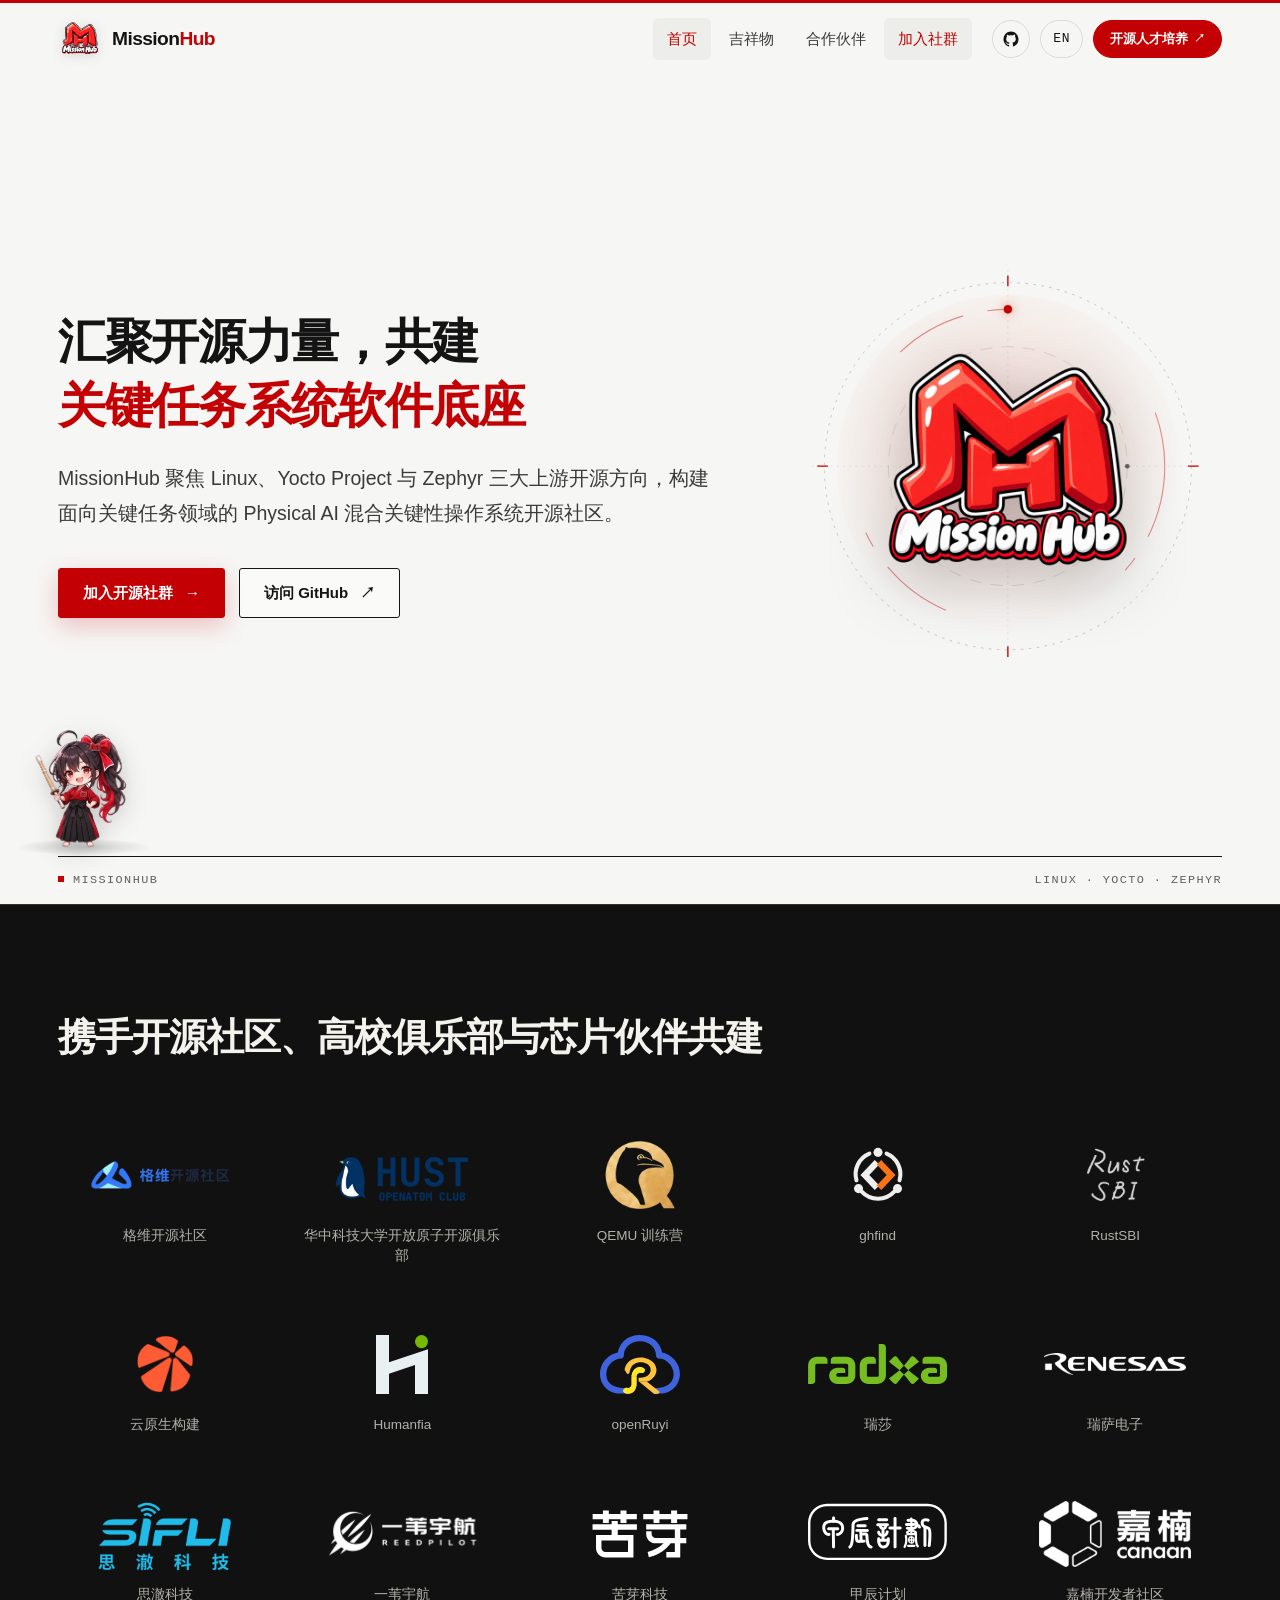
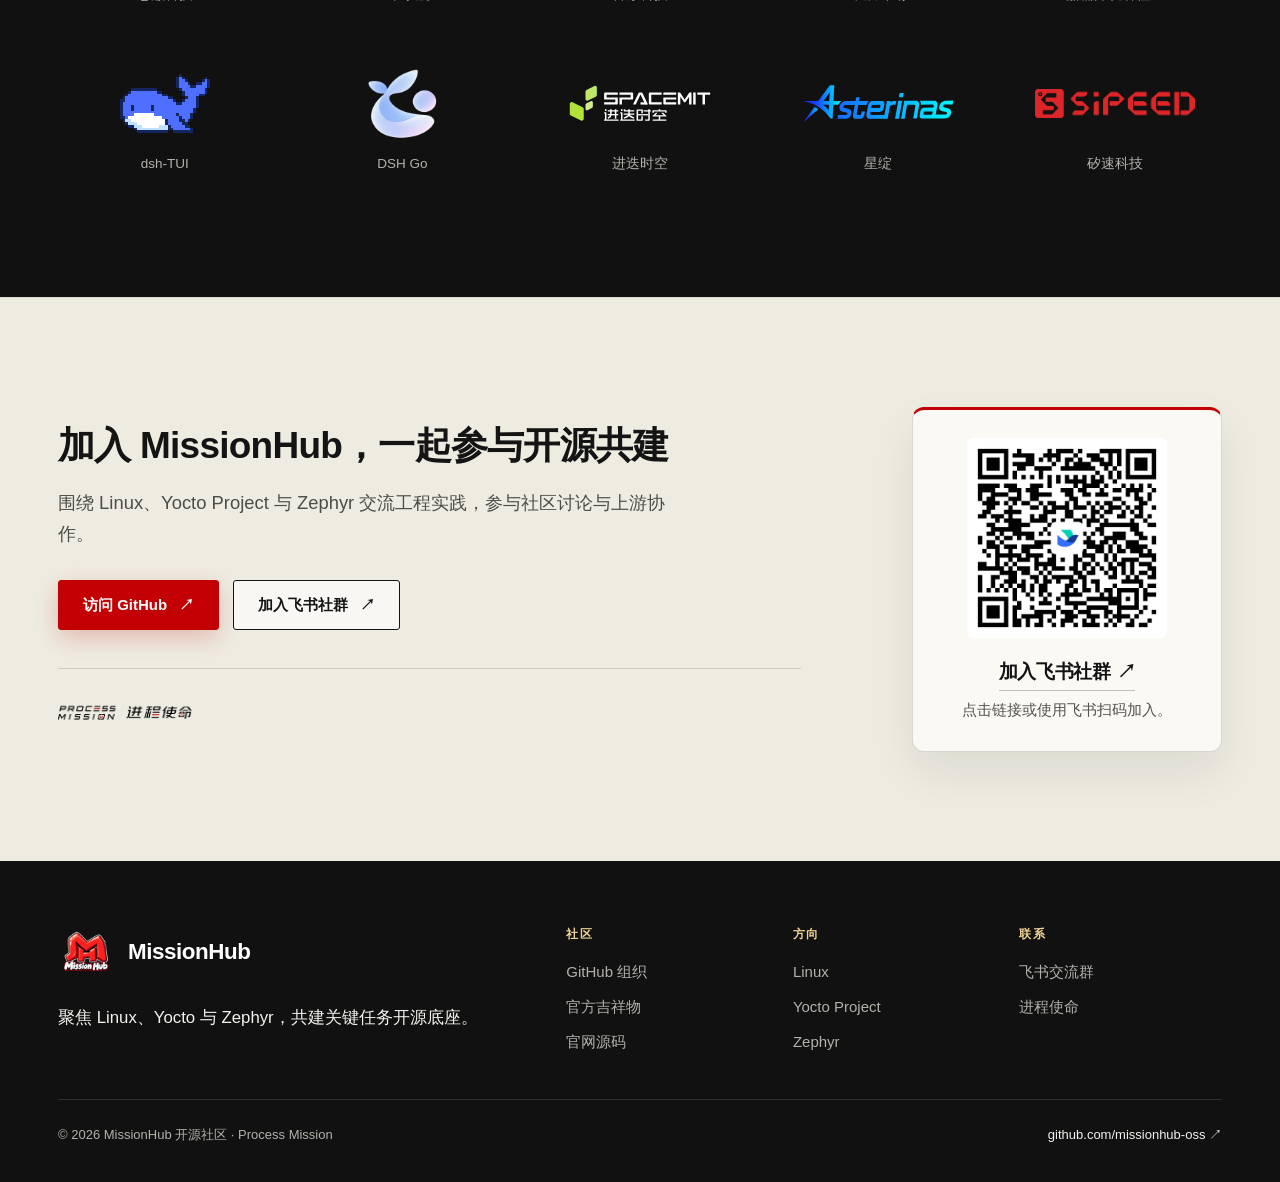
==== commit 8cb88b56: "pages: shorten Yocto Project to Yocto in footer tagline Update the footer tagline across the home pa" ====
--- a/index.html
+++ b/index.html
@@ -246,7 +246,7 @@
             <img src="./assets/missionhub-logo-web.png" width="52" height="52" alt="MissionHub">
             <span class="footer-brand-name">MissionHub</span>
           </a>
-          <p class="footer-tagline" data-i18n="footer.tagline">聚焦 Linux、Yocto Project 与 Zephyr，共建关键任务开源底座。</p>
+          <p class="footer-tagline" data-i18n="footer.tagline">聚焦 Linux、Yocto 与 Zephyr，共建关键任务开源底座。</p>
         </div>
 
         <div class="footer-cols">
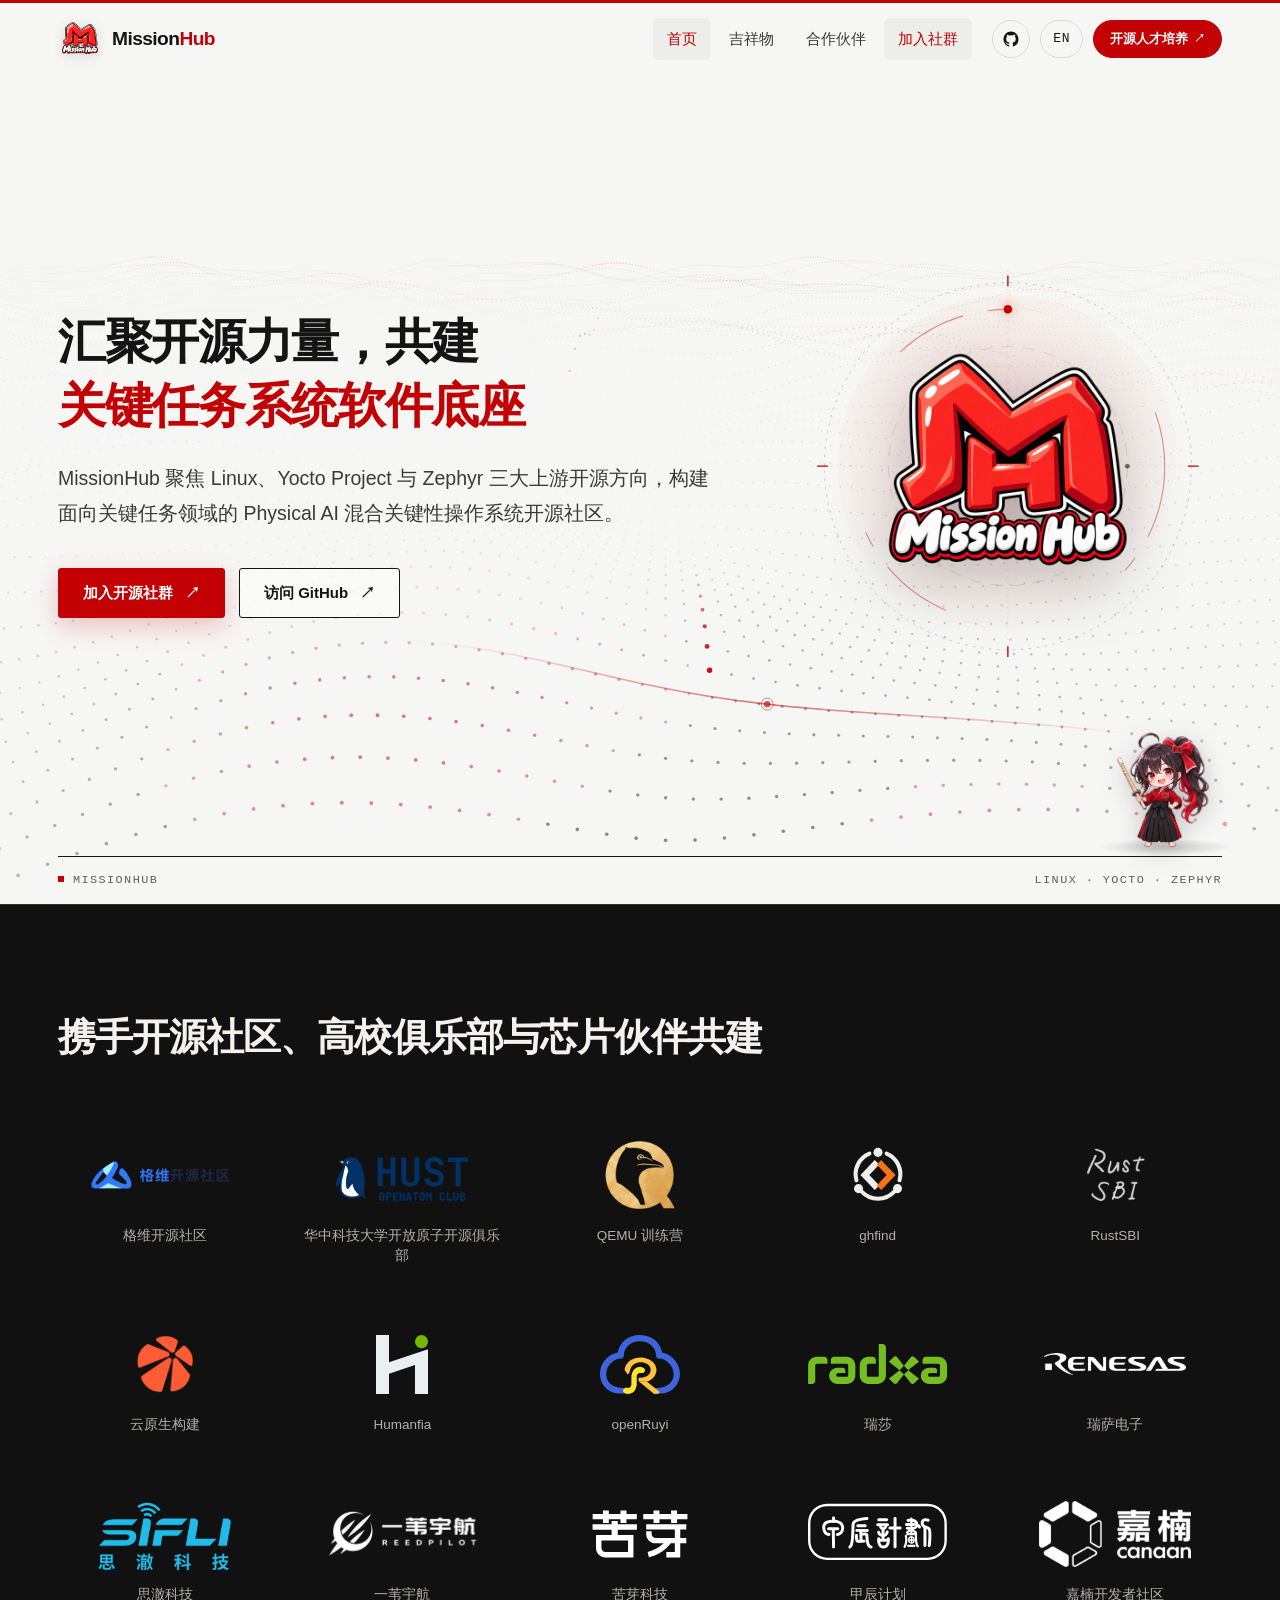
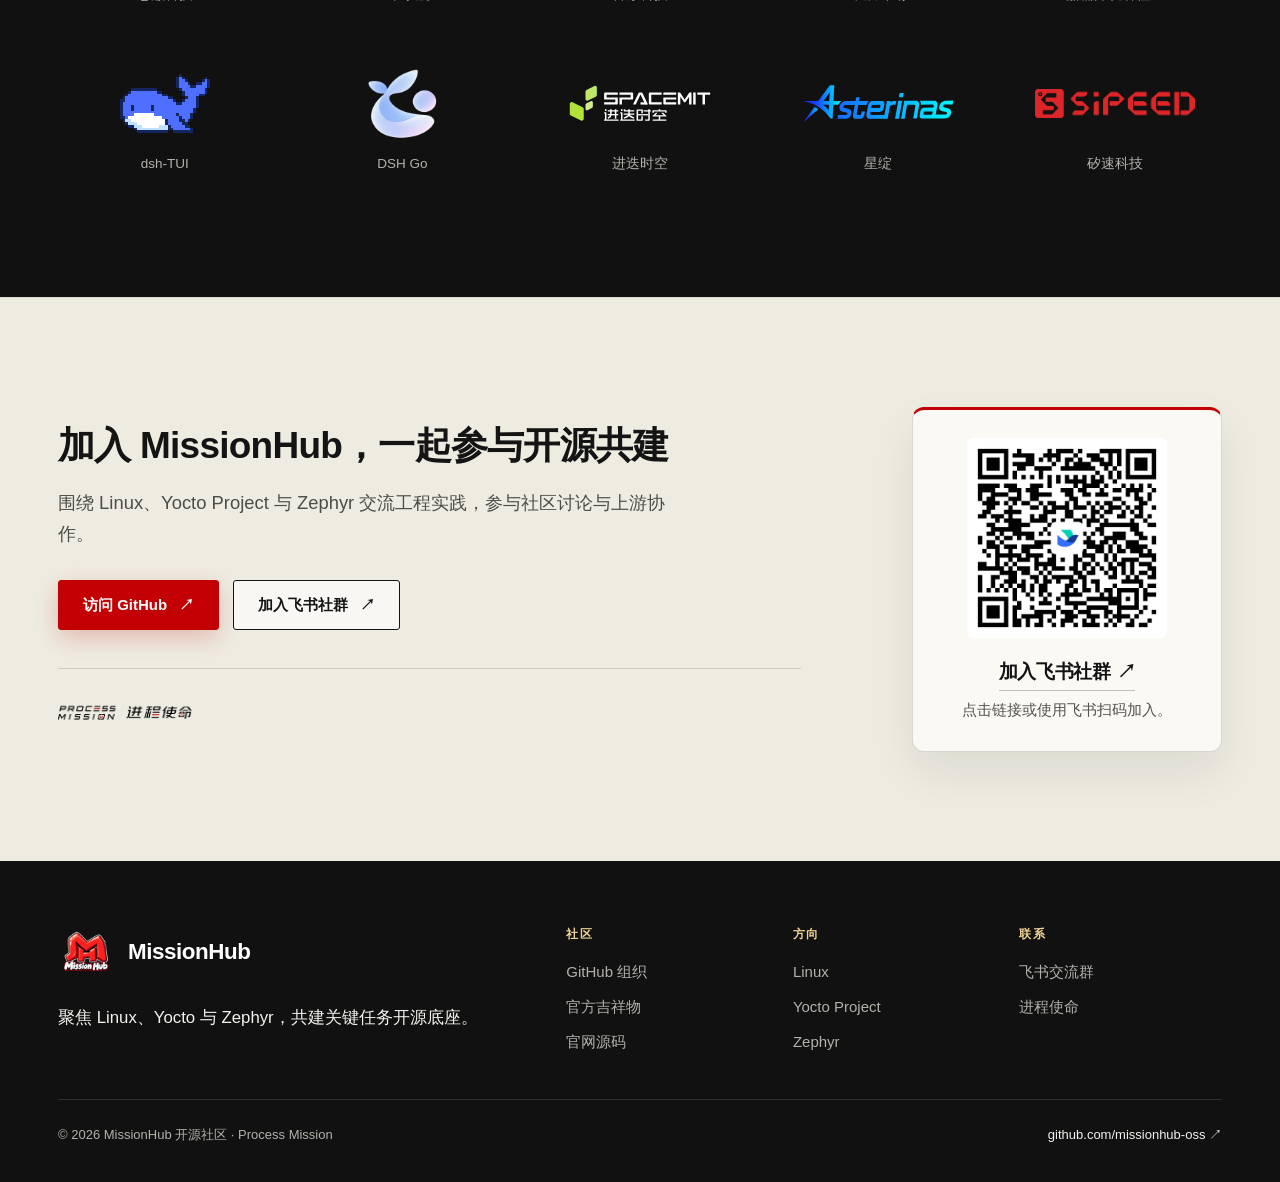
==== commit 79d920e5: "pages: link hero join button directly to Feishu group Point the home page hero primary CTA button di" ====
--- a/index.html
+++ b/index.html
@@ -66,9 +66,9 @@
           <p class="hero-lead" data-i18n="hero.lead">MissionHub 聚焦 Linux、Yocto Project 与 Zephyr 三大上游开源方向，构建面向关键任务领域的 Physical AI 混合关键性操作系统开源社区。</p>
 
           <div class="btn-row">
-            <a class="btn btn-primary" href="#join">
+            <a class="btn btn-primary" href="https://applink.feishu.cn/client/chat/chatter/add_by_link?link_token=d5cqd95c-407b-4c87-8bb0-fd7293fa0193" target="_blank" rel="noopener noreferrer">
               <span data-i18n="hero.ctaPrimary">加入开源社群</span>
-              <span class="btn-arrow" aria-hidden="true">→</span>
+              <span class="btn-arrow" aria-hidden="true">↗</span>
             </a>
             <a class="btn btn-outline" href="https://github.com/missionhub-oss" target="_blank" rel="noopener noreferrer">
               <span data-i18n="hero.ctaSecondary">访问 GitHub</span>
